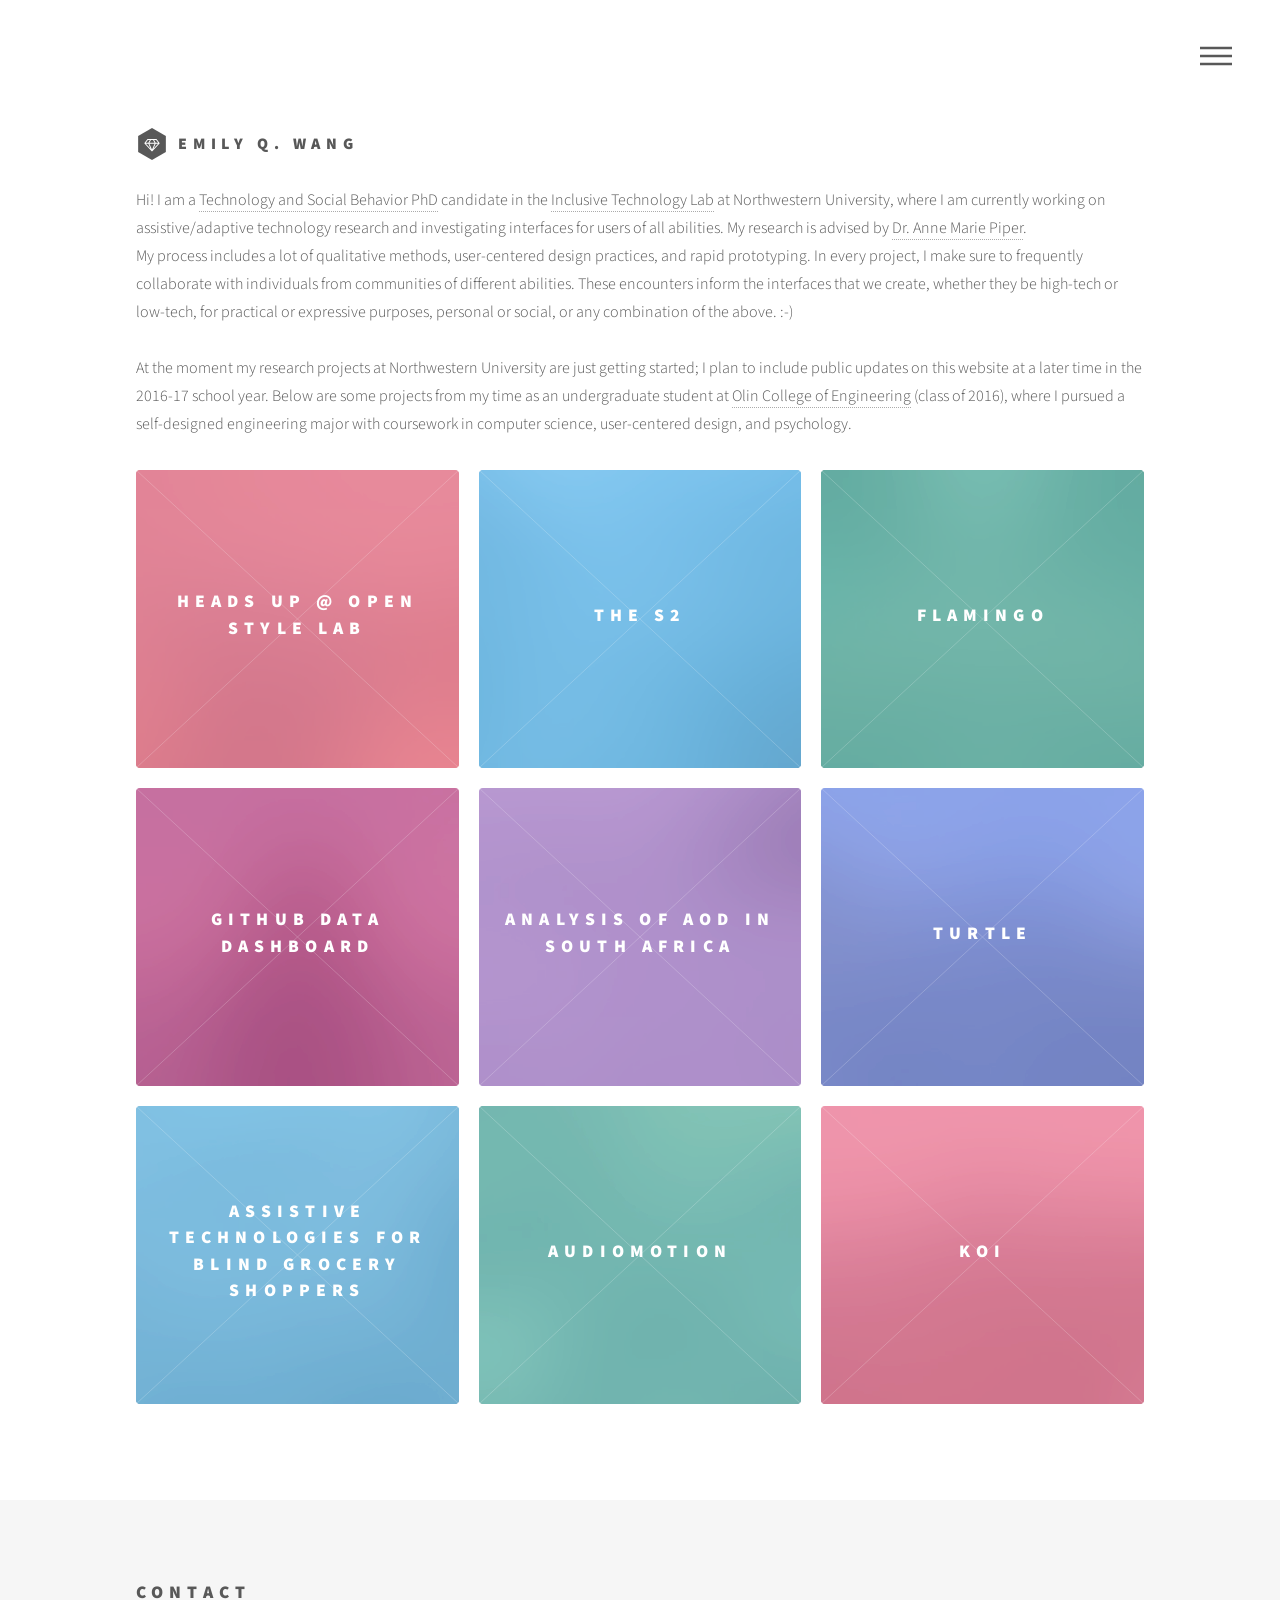
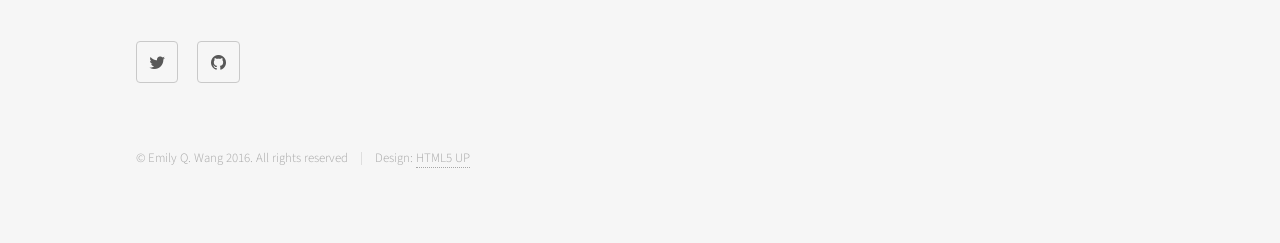
==== html5up-phantom/index.html @ cd7b9b95 "first iteration of project descriptions on index.html" ====
<!DOCTYPE HTML>
<!--
    Phantom by HTML5 UP
    html5up.net | @ajlkn
    Free for personal and commercial use under the CCA 3.0 license (html5up.net/license)
-->
<html>
    <head>
        <title>Phantom by HTML5 UP</title>
        <meta charset="utf-8" />
        <meta name="viewport" content="width=device-width, initial-scale=1" />
        <!--[if lte IE 8]><script src="assets/js/ie/html5shiv.js"></script><![endif]-->
        <link rel="stylesheet" href="assets/css/main.css" />
        <!--[if lte IE 9]><link rel="stylesheet" href="assets/css/ie9.css" /><![endif]-->
        <!--[if lte IE 8]><link rel="stylesheet" href="assets/css/ie8.css" /><![endif]-->
    </head>
    <body>
        <!-- Wrapper -->
            <div id="wrapper">

                <!-- Header -->
                    <header id="header">
                        <div class="inner">

                            <!-- Logo -->
                                <a href="index.html" class="logo">
                                    <span class="symbol"><img src="images/logo.svg" alt="" /></span><span class="title">EMILY Q. WANG</span>
                                </a>

                            <!-- Nav -->
                                <nav>
                                    <ul>
                                        <li><a href="#menu">Menu</a></li>
                                    </ul>
                                </nav>

                        </div>
                    </header>

                <!-- Menu -->
                    <nav id="menu">
                        <h2>Menu</h2>
                        <ul>
                            <li><a href="index.html">Home</a></li>
                            <!-- <li><a href="generic.html">Ipsum veroeros</a></li> -->
                            <!-- <li><a href="generic.html">Tempus etiam</a></li> -->
                            <!-- <li><a href="generic.html">Consequat dolor</a></li> -->
                            <!-- <li><a href="elements.html">Elements</a></li> -->
                        </ul>
                    </nav>

                <!-- Main -->
                    <div id="main">
                        <div class="inner">
                            <header>
                                <!-- <h1>Emily Q. Wang<br/></h1> -->
                                <p>
                                <!-- (This website is a work in progress; feel free to email me if you have immediate questions or comments.) -->

                                Hi! I am a <a href="http://tsb.northwestern.edu/index.php">Technology and Social Behavior PhD</a> candidate in the <a href="http://inclusive.northwestern.edu/index.html">Inclusive Technology Lab</a> at Northwestern University, where I am currently working on assistive/adaptive technology research and investigating interfaces for users of all abilities. My research is advised by <a href="http://ampiper.soc.northwestern.edu/">Dr. Anne Marie Piper</a>.

                                <br>My process includes a lot of qualitative methods, user-centered design practices, and rapid prototyping. In every project, I make sure to frequently collaborate with individuals from communities of different abilities. These encounters inform the interfaces that we create, whether they be high-tech or low-tech, for practical or expressive purposes, personal or social, or any combination of the above. :-)
                                <!-- and whatever else emerges from a context-driven engineering/design process. :-) -->
                                <!-- Some groups that I have worked with in Chicagoland include... -->

                                <br>
                                <br>At the moment my research projects at Northwestern University are just getting started; I plan to include public updates on this website at a later time in the 2016-17 school year. Below are some projects from my time as an undergraduate student at <a href="http://www.olin.edu/">Olin College of Engineering</a> (class of 2016), where I pursued a self-designed engineering major with coursework in computer science, user-centered design, and psychology.
                                </p>
                            </header>
                            <section class="tiles">
                                <article class="style1">
                                    <span class="image">
                                        <img src="images/pic01.jpg" alt="" />
                                    </span>
                                    <a href="generic.html">
                                        <h2>Heads Up @ open style lab</h2>
                                        <div class="content">
                                            <p>(Summer 2014 Open Style Lab Engineering Fellow) I collaborated with a fashion designer and occupational therapist to create assistive wearables for a client with EDS (Ehlers Danlos Syndrome). Click to see our story and prototypes on the project blog!</p>
                                        </div>
                                    </a>
                                </article>
                                <article class="style2">
                                    <span class="image">
                                        <img src="images/pic02.jpg" alt="" />
                                    </span>
                                    <a href="generic.html">
                                        <h2>The S2</h2>
                                        <div class="content">
                                            <p>(Spring 2014 User-Oriented Collaborative Design Semester Project) We designed a product that would have a high positive impact on the lives of volunteer physicians. We did a bunch of fieldwork (observations, interviews, codesign artifacts) and design thinking techniques. Click to see our process and final deliverables.</p>
                                        </div>
                                    </a>
                                </article>
                                <article class="style3">
                                    <span class="image">
                                        <img src="images/pic03.jpg" alt="" />
                                    </span>
                                    <a href="generic.html">
                                        <h2>Flamingo</h2>
                                        <div class="content">
                                            <p>(Fall 2012 Design Nature Final Project) In approximately eight weeks, we created a bioinspired gameplay experience and fully functional prototypes of a flamingo based on the nonverbal communication behaviors of flamingos in the wild. The target audience was fourth graders from the local elementary school. </p>
                                        </div>
                                    </a>
                                </article>
                                <article class="style4">
                                    <span class="image">
                                        <img src="images/pic04.jpg" alt="" />
                                    </span>
                                    <a href="generic.html">
                                        <h2>GitHub Data Dashboard</h2>
                                        <div class="content">
                                            <p>(Fall 2015 Data Dashboard Design Seminar Project) We prototyped a dashboard to help Olin's computing professors understand feedback on student's software projects. We visualized GitHub data from current Olin courses and aimed to make this dashboard a tool for future teaching teams!</p>
                                        </div>
                                    </a>
                                </article>
                                <article class="style5">
                                    <span class="image">
                                        <img src="images/pic05.jpg" alt="" />
                                    </span>
                                    <a href="generic.html">
                                        <h2>Analysis of AOD in South Africa</h2>
                                        <div class="content">
                                            <p>(Spring 2016 Data Science Final Project) We collaborated with Olin faculty member Scott Hersey to investigate seasonal discrepancies between satellite-based and ground-based aerosol optical depth (AOD) measurements in South Africa. The ramifications of this discrepancy could lead to misinformed scientific inquiry to the environmental state and societal health of South Africa.</p>
                                        </div>
                                    </a>
                                </article>
                                <article class="style6">
                                    <span class="image">
                                        <img src="images/pic06.jpg" alt="" />
                                    </span>
                                    <a href="generic.html">
                                        <h2>Turtle</h2>
                                        <div class="content">
                                            <p>(Spring 2016 Industrial Media Super Taster Seminar Final Project) This is a sculpture that I spot welded and finished with several shades of spray paint. The turtle is currently on display in a faculty office at Olin College.</p>
                                        </div>
                                    </a>
                                </article>
                                <article class="style2">
                                    <span class="image">
                                        <img src="images/pic07.jpg" alt="" />
                                    </span>
                                    <a href="generic.html">
                                        <h2>Assistive Technologies for Blind Grocery Shoppers</h2>
                                        <div class="content">
                                            <p>(Summer 2014 Research Student at Olin College) I spent this summer in Dr. Paul Ruvolo's research group interviewing many individuals in the blind and visually impaired community in the Greater Boston Area and prototyping computer vision interfaces.</p>
                                        </div>
                                    </a>
                                </article>
                                <article class="style3">
                                    <span class="image">
                                        <img src="images/pic08.jpg" alt="" />
                                    </span>
                                    <a href="generic.html">
                                        <h2>AudioMotion</h2>
                                        <div class="content">
                                            <p>(Spring 2014 Berklee Music Therapy Hack) We made a computer-vision-based interface for users of all motion abilities to compose music through their movements. See the GitHub repository here!</p>
                                        </div>
                                    </a>
                                </article>
                                <article class="style1">
                                    <span class="image">
                                        <img src="images/pic09.jpg" alt="" />
                                    </span>
                                    <a href="generic.html">
                                        <h2>Koi</h2>
                                        <div class="content">
                                            <p>(Fall 2015 Computer Graphics Final Project) I created a koi pond using the three.js wrapper for WebGL. See the demo and details here!</p>
                                        </div>
                                    </a>
                                </article>
                                <!--
                                <article class="style5">
                                    <span class="image">
                                        <img src="images/pic10.jpg" alt="" />
                                    </span>
                                    <a href="generic.html">
                                        <h2>Ultricies</h2>
                                        <div class="content">
                                            <p>Sed nisl arcu euismod sit amet nisi lorem etiam dolor veroeros et feugiat.</p>
                                        </div>
                                    </a>
                                </article>
                                <article class="style6">
                                    <span class="image">
                                        <img src="images/pic11.jpg" alt="" />
                                    </span>
                                    <a href="generic.html">
                                        <h2>Dictum</h2>
                                        <div class="content">
                                            <p>Sed nisl arcu euismod sit amet nisi lorem etiam dolor veroeros et feugiat.</p>
                                        </div>
                                    </a>
                                </article>
                                <article class="style4">
                                    <span class="image">
                                        <img src="images/pic12.jpg" alt="" />
                                    </span>
                                    <a href="generic.html">
                                        <h2>Pretium</h2>
                                        <div class="content">
                                            <p>Sed nisl arcu euismod sit amet nisi lorem etiam dolor veroeros et feugiat.</p>
                                        </div>
                                    </a>
                                </article>
                                -->
                            </section>
                        </div>
                    </div>

                <!-- Footer -->
                    <footer id="footer">
                        <div class="inner">
                            <!--
                            <section>
                                <h2>Get in touch</h2>
                                <form method="post" action="#">
                                    <div class="field half first">
                                        <input type="text" name="name" id="name" placeholder="Name" />
                                    </div>
                                    <div class="field half">
                                        <input type="email" name="email" id="email" placeholder="Email" />
                                    </div>
                                    <div class="field">
                                        <textarea name="message" id="message" placeholder="Message"></textarea>
                                    </div>
                                    <ul class="actions">
                                        <li><input type="submit" value="Send" class="special" /></li>
                                    </ul>
                                </form>
                            </section>
                           -->
                            <section>
                                <h2>CONTACT</h2>
                                <ul class="icons">
                                    <li><a href="https://www.twitter.com/greenteawarrior" class="icon style2 fa-twitter"><span class="label">Twitter</span></a></li>
                                    <!-- <li><a href="#" class="icon style2 fa-facebook"><span class="label">Facebook</span></a></li> -->
                                    <!-- <li><a href="#" class="icon style2 fa-instagram"><span class="label">Instagram</span></a></li> -->
                                    <!-- <li><a href="#" class="icon style2 fa-dribbble"><span class="label">Dribbble</span></a></li> -->
                                    <li><a href="https://www.github.com/greenteawarrior" class="icon style2 fa-github"><span class="label">GitHub</span></a></li>
                                    <!-- <li><a href="#" class="icon style2 fa-500px"><span class="label">500px</span></a></li> -->
                                    <!-- <li><a href="#" class="icon style2 fa-phone"><span class="label">Phone</span></a></li> -->
                                    <!-- <li><a href="#" class="icon style2 fa-envelope-o"><span class="label">Email</span></a></li> -->
                                </ul>
                            </section>
                            <ul class="copyright">
                                <li>&copy; Emily Q. Wang 2016. All rights reserved</li><li>Design: <a href="http://html5up.net">HTML5 UP</a></li>
                            </ul>
                        </div>
                    </footer>

            </div>

        <!-- Scripts -->
            <script src="assets/js/jquery.min.js"></script>
            <script src="assets/js/skel.min.js"></script>
            <script src="assets/js/util.js"></script>
            <!--[if lte IE 8]><script src="assets/js/ie/respond.min.js"></script><![endif]-->
            <script src="assets/js/main.js"></script>

    </body>
</html>
---- html5up-phantom/assets/css/main.css ----
@import url(font-awesome.min.css);
@import url("http://fonts.googleapis.com/css?family=Source+Sans+Pro:300,700,900");

/*
	Phantom by HTML5 UP
	html5up.net | @ajlkn
	Free for personal and commercial use under the CCA 3.0 license (html5up.net/license)
*/

/* Reset */

	html, body, div, span, applet, object, iframe, h1, h2, h3, h4, h5, h6, p, blockquote, pre, a, abbr, acronym, address, big, cite, code, del, dfn, em, img, ins, kbd, q, s, samp, small, strike, strong, sub, sup, tt, var, b, u, i, center, dl, dt, dd, ol, ul, li, fieldset, form, label, legend, table, caption, tbody, tfoot, thead, tr, th, td, article, aside, canvas, details, embed, figure, figcaption, footer, header, hgroup, menu, nav, output, ruby, section, summary, time, mark, audio, video {
		margin: 0;
		padding: 0;
		border: 0;
		font-size: 100%;
		font: inherit;
		vertical-align: baseline;
	}

	article, aside, details, figcaption, figure, footer, header, hgroup, menu, nav, section {
		display: block;
	}

	body {
		line-height: 1;
	}

	ol, ul {
		list-style: none;
	}

	blockquote, q {
		quotes: none;
	}

	blockquote:before, blockquote:after, q:before, q:after {
		content: '';
		content: none;
	}

	table {
		border-collapse: collapse;
		border-spacing: 0;
	}

	body {
		-webkit-text-size-adjust: none;
	}

/* Box Model */

	*, *:before, *:after {
		-moz-box-sizing: border-box;
		-webkit-box-sizing: border-box;
		box-sizing: border-box;
	}

/* Grid */

	.row {
		border-bottom: solid 1px transparent;
		-moz-box-sizing: border-box;
		-webkit-box-sizing: border-box;
		box-sizing: border-box;
	}

	.row > * {
		float: left;
		-moz-box-sizing: border-box;
		-webkit-box-sizing: border-box;
		box-sizing: border-box;
	}

	.row:after, .row:before {
		content: '';
		display: block;
		clear: both;
		height: 0;
	}

	.row.uniform > * > :first-child {
		margin-top: 0;
	}

	.row.uniform > * > :last-child {
		margin-bottom: 0;
	}

	.row.\30 \25 > * {
		padding: 0 0 0 0em;
	}

	.row.\30 \25 {
		margin: 0 0 -1px 0em;
	}

	.row.uniform.\30 \25 > * {
		padding: 0em 0 0 0em;
	}

	.row.uniform.\30 \25 {
		margin: 0em 0 -1px 0em;
	}

	.row > * {
		padding: 0 0 0 2em;
	}

	.row {
		margin: 0 0 -1px -2em;
	}

	.row.uniform > * {
		padding: 2em 0 0 2em;
	}

	.row.uniform {
		margin: -2em 0 -1px -2em;
	}

	.row.\32 00\25 > * {
		padding: 0 0 0 4em;
	}

	.row.\32 00\25 {
		margin: 0 0 -1px -4em;
	}

	.row.uniform.\32 00\25 > * {
		padding: 4em 0 0 4em;
	}

	.row.uniform.\32 00\25 {
		margin: -4em 0 -1px -4em;
	}

	.row.\31 50\25 > * {
		padding: 0 0 0 3em;
	}

	.row.\31 50\25 {
		margin: 0 0 -1px -3em;
	}

	.row.uniform.\31 50\25 > * {
		padding: 3em 0 0 3em;
	}

	.row.uniform.\31 50\25 {
		margin: -3em 0 -1px -3em;
	}

	.row.\35 0\25 > * {
		padding: 0 0 0 1em;
	}

	.row.\35 0\25 {
		margin: 0 0 -1px -1em;
	}

	.row.uniform.\35 0\25 > * {
		padding: 1em 0 0 1em;
	}

	.row.uniform.\35 0\25 {
		margin: -1em 0 -1px -1em;
	}

	.row.\32 5\25 > * {
		padding: 0 0 0 0.5em;
	}

	.row.\32 5\25 {
		margin: 0 0 -1px -0.5em;
	}

	.row.uniform.\32 5\25 > * {
		padding: 0.5em 0 0 0.5em;
	}

	.row.uniform.\32 5\25 {
		margin: -0.5em 0 -1px -0.5em;
	}

	.\31 2u, .\31 2u\24 {
		width: 100%;
		clear: none;
		margin-left: 0;
	}

	.\31 1u, .\31 1u\24 {
		width: 91.6666666667%;
		clear: none;
		margin-left: 0;
	}

	.\31 0u, .\31 0u\24 {
		width: 83.3333333333%;
		clear: none;
		margin-left: 0;
	}

	.\39 u, .\39 u\24 {
		width: 75%;
		clear: none;
		margin-left: 0;
	}

	.\38 u, .\38 u\24 {
		width: 66.6666666667%;
		clear: none;
		margin-left: 0;
	}

	.\37 u, .\37 u\24 {
		width: 58.3333333333%;
		clear: none;
		margin-left: 0;
	}

	.\36 u, .\36 u\24 {
		width: 50%;
		clear: none;
		margin-left: 0;
	}

	.\35 u, .\35 u\24 {
		width: 41.6666666667%;
		clear: none;
		margin-left: 0;
	}

	.\34 u, .\34 u\24 {
		width: 33.3333333333%;
		clear: none;
		margin-left: 0;
	}

	.\33 u, .\33 u\24 {
		width: 25%;
		clear: none;
		margin-left: 0;
	}

	.\32 u, .\32 u\24 {
		width: 16.6666666667%;
		clear: none;
		margin-left: 0;
	}

	.\31 u, .\31 u\24 {
		width: 8.3333333333%;
		clear: none;
		margin-left: 0;
	}

	.\31 2u\24 + *,
	.\31 1u\24 + *,
	.\31 0u\24 + *,
	.\39 u\24 + *,
	.\38 u\24 + *,
	.\37 u\24 + *,
	.\36 u\24 + *,
	.\35 u\24 + *,
	.\34 u\24 + *,
	.\33 u\24 + *,
	.\32 u\24 + *,
	.\31 u\24 + * {
		clear: left;
	}

	.\-11u {
		margin-left: 91.66667%;
	}

	.\-10u {
		margin-left: 83.33333%;
	}

	.\-9u {
		margin-left: 75%;
	}

	.\-8u {
		margin-left: 66.66667%;
	}

	.\-7u {
		margin-left: 58.33333%;
	}

	.\-6u {
		margin-left: 50%;
	}

	.\-5u {
		margin-left: 41.66667%;
	}

	.\-4u {
		margin-left: 33.33333%;
	}

	.\-3u {
		margin-left: 25%;
	}

	.\-2u {
		margin-left: 16.66667%;
	}

	.\-1u {
		margin-left: 8.33333%;
	}

	@media screen and (max-width: 1680px) {

		.row > * {
			padding: 0 0 0 2em;
		}

		.row {
			margin: 0 0 -1px -2em;
		}

		.row.uniform > * {
			padding: 2em 0 0 2em;
		}

		.row.uniform {
			margin: -2em 0 -1px -2em;
		}

		.row.\32 00\25 > * {
			padding: 0 0 0 4em;
		}

		.row.\32 00\25 {
			margin: 0 0 -1px -4em;
		}

		.row.uniform.\32 00\25 > * {
			padding: 4em 0 0 4em;
		}

		.row.uniform.\32 00\25 {
			margin: -4em 0 -1px -4em;
		}

		.row.\31 50\25 > * {
			padding: 0 0 0 3em;
		}

		.row.\31 50\25 {
			margin: 0 0 -1px -3em;
		}

		.row.uniform.\31 50\25 > * {
			padding: 3em 0 0 3em;
		}

		.row.uniform.\31 50\25 {
			margin: -3em 0 -1px -3em;
		}

		.row.\35 0\25 > * {
			padding: 0 0 0 1em;
		}

		.row.\35 0\25 {
			margin: 0 0 -1px -1em;
		}

		.row.uniform.\35 0\25 > * {
			padding: 1em 0 0 1em;
		}

		.row.uniform.\35 0\25 {
			margin: -1em 0 -1px -1em;
		}

		.row.\32 5\25 > * {
			padding: 0 0 0 0.5em;
		}

		.row.\32 5\25 {
			margin: 0 0 -1px -0.5em;
		}

		.row.uniform.\32 5\25 > * {
			padding: 0.5em 0 0 0.5em;
		}

		.row.uniform.\32 5\25 {
			margin: -0.5em 0 -1px -0.5em;
		}

		.\31 2u\28xlarge\29, .\31 2u\24\28xlarge\29 {
			width: 100%;
			clear: none;
			margin-left: 0;
		}

		.\31 1u\28xlarge\29, .\31 1u\24\28xlarge\29 {
			width: 91.6666666667%;
			clear: none;
			margin-left: 0;
		}

		.\31 0u\28xlarge\29, .\31 0u\24\28xlarge\29 {
			width: 83.3333333333%;
			clear: none;
			margin-left: 0;
		}

		.\39 u\28xlarge\29, .\39 u\24\28xlarge\29 {
			width: 75%;
			clear: none;
			margin-left: 0;
		}

		.\38 u\28xlarge\29, .\38 u\24\28xlarge\29 {
			width: 66.6666666667%;
			clear: none;
			margin-left: 0;
		}

		.\37 u\28xlarge\29, .\37 u\24\28xlarge\29 {
			width: 58.3333333333%;
			clear: none;
			margin-left: 0;
		}

		.\36 u\28xlarge\29, .\36 u\24\28xlarge\29 {
			width: 50%;
			clear: none;
			margin-left: 0;
		}

		.\35 u\28xlarge\29, .\35 u\24\28xlarge\29 {
			width: 41.6666666667%;
			clear: none;
			margin-left: 0;
		}

		.\34 u\28xlarge\29, .\34 u\24\28xlarge\29 {
			width: 33.3333333333%;
			clear: none;
			margin-left: 0;
		}

		.\33 u\28xlarge\29, .\33 u\24\28xlarge\29 {
			width: 25%;
			clear: none;
			margin-left: 0;
		}

		.\32 u\28xlarge\29, .\32 u\24\28xlarge\29 {
			width: 16.6666666667%;
			clear: none;
			margin-left: 0;
		}

		.\31 u\28xlarge\29, .\31 u\24\28xlarge\29 {
			width: 8.3333333333%;
			clear: none;
			margin-left: 0;
		}

		.\31 2u\24\28xlarge\29 + *,
		.\31 1u\24\28xlarge\29 + *,
		.\31 0u\24\28xlarge\29 + *,
		.\39 u\24\28xlarge\29 + *,
		.\38 u\24\28xlarge\29 + *,
		.\37 u\24\28xlarge\29 + *,
		.\36 u\24\28xlarge\29 + *,
		.\35 u\24\28xlarge\29 + *,
		.\34 u\24\28xlarge\29 + *,
		.\33 u\24\28xlarge\29 + *,
		.\32 u\24\28xlarge\29 + *,
		.\31 u\24\28xlarge\29 + * {
			clear: left;
		}

		.\-11u\28xlarge\29 {
			margin-left: 91.66667%;
		}

		.\-10u\28xlarge\29 {
			margin-left: 83.33333%;
		}

		.\-9u\28xlarge\29 {
			margin-left: 75%;
		}

		.\-8u\28xlarge\29 {
			margin-left: 66.66667%;
		}

		.\-7u\28xlarge\29 {
			margin-left: 58.33333%;
		}

		.\-6u\28xlarge\29 {
			margin-left: 50%;
		}

		.\-5u\28xlarge\29 {
			margin-left: 41.66667%;
		}

		.\-4u\28xlarge\29 {
			margin-left: 33.33333%;
		}

		.\-3u\28xlarge\29 {
			margin-left: 25%;
		}

		.\-2u\28xlarge\29 {
			margin-left: 16.66667%;
		}

		.\-1u\28xlarge\29 {
			margin-left: 8.33333%;
		}

	}

	@media screen and (max-width: 1280px) {

		.row > * {
			padding: 0 0 0 2em;
		}

		.row {
			margin: 0 0 -1px -2em;
		}

		.row.uniform > * {
			padding: 2em 0 0 2em;
		}

		.row.uniform {
			margin: -2em 0 -1px -2em;
		}

		.row.\32 00\25 > * {
			padding: 0 0 0 4em;
		}

		.row.\32 00\25 {
			margin: 0 0 -1px -4em;
		}

		.row.uniform.\32 00\25 > * {
			padding: 4em 0 0 4em;
		}

		.row.uniform.\32 00\25 {
			margin: -4em 0 -1px -4em;
		}

		.row.\31 50\25 > * {
			padding: 0 0 0 3em;
		}

		.row.\31 50\25 {
			margin: 0 0 -1px -3em;
		}

		.row.uniform.\31 50\25 > * {
			padding: 3em 0 0 3em;
		}

		.row.uniform.\31 50\25 {
			margin: -3em 0 -1px -3em;
		}

		.row.\35 0\25 > * {
			padding: 0 0 0 1em;
		}

		.row.\35 0\25 {
			margin: 0 0 -1px -1em;
		}

		.row.uniform.\35 0\25 > * {
			padding: 1em 0 0 1em;
		}

		.row.uniform.\35 0\25 {
			margin: -1em 0 -1px -1em;
		}

		.row.\32 5\25 > * {
			padding: 0 0 0 0.5em;
		}

		.row.\32 5\25 {
			margin: 0 0 -1px -0.5em;
		}

		.row.uniform.\32 5\25 > * {
			padding: 0.5em 0 0 0.5em;
		}

		.row.uniform.\32 5\25 {
			margin: -0.5em 0 -1px -0.5em;
		}

		.\31 2u\28large\29, .\31 2u\24\28large\29 {
			width: 100%;
			clear: none;
			margin-left: 0;
		}

		.\31 1u\28large\29, .\31 1u\24\28large\29 {
			width: 91.6666666667%;
			clear: none;
			margin-left: 0;
		}

		.\31 0u\28large\29, .\31 0u\24\28large\29 {
			width: 83.3333333333%;
			clear: none;
			margin-left: 0;
		}

		.\39 u\28large\29, .\39 u\24\28large\29 {
			width: 75%;
			clear: none;
			margin-left: 0;
		}

		.\38 u\28large\29, .\38 u\24\28large\29 {
			width: 66.6666666667%;
			clear: none;
			margin-left: 0;
		}

		.\37 u\28large\29, .\37 u\24\28large\29 {
			width: 58.3333333333%;
			clear: none;
			margin-left: 0;
		}

		.\36 u\28large\29, .\36 u\24\28large\29 {
			width: 50%;
			clear: none;
			margin-left: 0;
		}

		.\35 u\28large\29, .\35 u\24\28large\29 {
			width: 41.6666666667%;
			clear: none;
			margin-left: 0;
		}

		.\34 u\28large\29, .\34 u\24\28large\29 {
			width: 33.3333333333%;
			clear: none;
			margin-left: 0;
		}

		.\33 u\28large\29, .\33 u\24\28large\29 {
			width: 25%;
			clear: none;
			margin-left: 0;
		}

		.\32 u\28large\29, .\32 u\24\28large\29 {
			width: 16.6666666667%;
			clear: none;
			margin-left: 0;
		}

		.\31 u\28large\29, .\31 u\24\28large\29 {
			width: 8.3333333333%;
			clear: none;
			margin-left: 0;
		}

		.\31 2u\24\28large\29 + *,
		.\31 1u\24\28large\29 + *,
		.\31 0u\24\28large\29 + *,
		.\39 u\24\28large\29 + *,
		.\38 u\24\28large\29 + *,
		.\37 u\24\28large\29 + *,
		.\36 u\24\28large\29 + *,
		.\35 u\24\28large\29 + *,
		.\34 u\24\28large\29 + *,
		.\33 u\24\28large\29 + *,
		.\32 u\24\28large\29 + *,
		.\31 u\24\28large\29 + * {
			clear: left;
		}

		.\-11u\28large\29 {
			margin-left: 91.66667%;
		}

		.\-10u\28large\29 {
			margin-left: 83.33333%;
		}

		.\-9u\28large\29 {
			margin-left: 75%;
		}

		.\-8u\28large\29 {
			margin-left: 66.66667%;
		}

		.\-7u\28large\29 {
			margin-left: 58.33333%;
		}

		.\-6u\28large\29 {
			margin-left: 50%;
		}

		.\-5u\28large\29 {
			margin-left: 41.66667%;
		}

		.\-4u\28large\29 {
			margin-left: 33.33333%;
		}

		.\-3u\28large\29 {
			margin-left: 25%;
		}

		.\-2u\28large\29 {
			margin-left: 16.66667%;
		}

		.\-1u\28large\29 {
			margin-left: 8.33333%;
		}

	}

	@media screen and (max-width: 980px) {

		.row > * {
			padding: 0 0 0 1.5em;
		}

		.row {
			margin: 0 0 -1px -1.5em;
		}

		.row.uniform > * {
			padding: 1.5em 0 0 1.5em;
		}

		.row.uniform {
			margin: -1.5em 0 -1px -1.5em;
		}

		.row.\32 00\25 > * {
			padding: 0 0 0 3em;
		}

		.row.\32 00\25 {
			margin: 0 0 -1px -3em;
		}

		.row.uniform.\32 00\25 > * {
			padding: 3em 0 0 3em;
		}

		.row.uniform.\32 00\25 {
			margin: -3em 0 -1px -3em;
		}

		.row.\31 50\25 > * {
			padding: 0 0 0 2.25em;
		}

		.row.\31 50\25 {
			margin: 0 0 -1px -2.25em;
		}

		.row.uniform.\31 50\25 > * {
			padding: 2.25em 0 0 2.25em;
		}

		.row.uniform.\31 50\25 {
			margin: -2.25em 0 -1px -2.25em;
		}

		.row.\35 0\25 > * {
			padding: 0 0 0 0.75em;
		}

		.row.\35 0\25 {
			margin: 0 0 -1px -0.75em;
		}

		.row.uniform.\35 0\25 > * {
			padding: 0.75em 0 0 0.75em;
		}

		.row.uniform.\35 0\25 {
			margin: -0.75em 0 -1px -0.75em;
		}

		.row.\32 5\25 > * {
			padding: 0 0 0 0.375em;
		}

		.row.\32 5\25 {
			margin: 0 0 -1px -0.375em;
		}

		.row.uniform.\32 5\25 > * {
			padding: 0.375em 0 0 0.375em;
		}

		.row.uniform.\32 5\25 {
			margin: -0.375em 0 -1px -0.375em;
		}

		.\31 2u\28medium\29, .\31 2u\24\28medium\29 {
			width: 100%;
			clear: none;
			margin-left: 0;
		}

		.\31 1u\28medium\29, .\31 1u\24\28medium\29 {
			width: 91.6666666667%;
			clear: none;
			margin-left: 0;
		}

		.\31 0u\28medium\29, .\31 0u\24\28medium\29 {
			width: 83.3333333333%;
			clear: none;
			margin-left: 0;
		}

		.\39 u\28medium\29, .\39 u\24\28medium\29 {
			width: 75%;
			clear: none;
			margin-left: 0;
		}

		.\38 u\28medium\29, .\38 u\24\28medium\29 {
			width: 66.6666666667%;
			clear: none;
			margin-left: 0;
		}

		.\37 u\28medium\29, .\37 u\24\28medium\29 {
			width: 58.3333333333%;
			clear: none;
			margin-left: 0;
		}

		.\36 u\28medium\29, .\36 u\24\28medium\29 {
			width: 50%;
			clear: none;
			margin-left: 0;
		}

		.\35 u\28medium\29, .\35 u\24\28medium\29 {
			width: 41.6666666667%;
			clear: none;
			margin-left: 0;
		}

		.\34 u\28medium\29, .\34 u\24\28medium\29 {
			width: 33.3333333333%;
			clear: none;
			margin-left: 0;
		}

		.\33 u\28medium\29, .\33 u\24\28medium\29 {
			width: 25%;
			clear: none;
			margin-left: 0;
		}

		.\32 u\28medium\29, .\32 u\24\28medium\29 {
			width: 16.6666666667%;
			clear: none;
			margin-left: 0;
		}

		.\31 u\28medium\29, .\31 u\24\28medium\29 {
			width: 8.3333333333%;
			clear: none;
			margin-left: 0;
		}

		.\31 2u\24\28medium\29 + *,
		.\31 1u\24\28medium\29 + *,
		.\31 0u\24\28medium\29 + *,
		.\39 u\24\28medium\29 + *,
		.\38 u\24\28medium\29 + *,
		.\37 u\24\28medium\29 + *,
		.\36 u\24\28medium\29 + *,
		.\35 u\24\28medium\29 + *,
		.\34 u\24\28medium\29 + *,
		.\33 u\24\28medium\29 + *,
		.\32 u\24\28medium\29 + *,
		.\31 u\24\28medium\29 + * {
			clear: left;
		}

		.\-11u\28medium\29 {
			margin-left: 91.66667%;
		}

		.\-10u\28medium\29 {
			margin-left: 83.33333%;
		}

		.\-9u\28medium\29 {
			margin-left: 75%;
		}

		.\-8u\28medium\29 {
			margin-left: 66.66667%;
		}

		.\-7u\28medium\29 {
			margin-left: 58.33333%;
		}

		.\-6u\28medium\29 {
			margin-left: 50%;
		}

		.\-5u\28medium\29 {
			margin-left: 41.66667%;
		}

		.\-4u\28medium\29 {
			margin-left: 33.33333%;
		}

		.\-3u\28medium\29 {
			margin-left: 25%;
		}

		.\-2u\28medium\29 {
			margin-left: 16.66667%;
		}

		.\-1u\28medium\29 {
			margin-left: 8.33333%;
		}

	}

	@media screen and (max-width: 736px) {

		.row > * {
			padding: 0 0 0 1em;
		}

		.row {
			margin: 0 0 -1px -1em;
		}

		.row.uniform > * {
			padding: 1em 0 0 1em;
		}

		.row.uniform {
			margin: -1em 0 -1px -1em;
		}

		.row.\32 00\25 > * {
			padding: 0 0 0 2em;
		}

		.row.\32 00\25 {
			margin: 0 0 -1px -2em;
		}

		.row.uniform.\32 00\25 > * {
			padding: 2em 0 0 2em;
		}

		.row.uniform.\32 00\25 {
			margin: -2em 0 -1px -2em;
		}

		.row.\31 50\25 > * {
			padding: 0 0 0 1.5em;
		}

		.row.\31 50\25 {
			margin: 0 0 -1px -1.5em;
		}

		.row.uniform.\31 50\25 > * {
			padding: 1.5em 0 0 1.5em;
		}

		.row.uniform.\31 50\25 {
			margin: -1.5em 0 -1px -1.5em;
		}

		.row.\35 0\25 > * {
			padding: 0 0 0 0.5em;
		}

		.row.\35 0\25 {
			margin: 0 0 -1px -0.5em;
		}

		.row.uniform.\35 0\25 > * {
			padding: 0.5em 0 0 0.5em;
		}

		.row.uniform.\35 0\25 {
			margin: -0.5em 0 -1px -0.5em;
		}

		.row.\32 5\25 > * {
			padding: 0 0 0 0.25em;
		}

		.row.\32 5\25 {
			margin: 0 0 -1px -0.25em;
		}

		.row.uniform.\32 5\25 > * {
			padding: 0.25em 0 0 0.25em;
		}

		.row.uniform.\32 5\25 {
			margin: -0.25em 0 -1px -0.25em;
		}

		.\31 2u\28small\29, .\31 2u\24\28small\29 {
			width: 100%;
			clear: none;
			margin-left: 0;
		}

		.\31 1u\28small\29, .\31 1u\24\28small\29 {
			width: 91.6666666667%;
			clear: none;
			margin-left: 0;
		}

		.\31 0u\28small\29, .\31 0u\24\28small\29 {
			width: 83.3333333333%;
			clear: none;
			margin-left: 0;
		}

		.\39 u\28small\29, .\39 u\24\28small\29 {
			width: 75%;
			clear: none;
			margin-left: 0;
		}

		.\38 u\28small\29, .\38 u\24\28small\29 {
			width: 66.6666666667%;
			clear: none;
			margin-left: 0;
		}

		.\37 u\28small\29, .\37 u\24\28small\29 {
			width: 58.3333333333%;
			clear: none;
			margin-left: 0;
		}

		.\36 u\28small\29, .\36 u\24\28small\29 {
			width: 50%;
			clear: none;
			margin-left: 0;
		}

		.\35 u\28small\29, .\35 u\24\28small\29 {
			width: 41.6666666667%;
			clear: none;
			margin-left: 0;
		}

		.\34 u\28small\29, .\34 u\24\28small\29 {
			width: 33.3333333333%;
			clear: none;
			margin-left: 0;
		}

		.\33 u\28small\29, .\33 u\24\28small\29 {
			width: 25%;
			clear: none;
			margin-left: 0;
		}

		.\32 u\28small\29, .\32 u\24\28small\29 {
			width: 16.6666666667%;
			clear: none;
			margin-left: 0;
		}

		.\31 u\28small\29, .\31 u\24\28small\29 {
			width: 8.3333333333%;
			clear: none;
			margin-left: 0;
		}

		.\31 2u\24\28small\29 + *,
		.\31 1u\24\28small\29 + *,
		.\31 0u\24\28small\29 + *,
		.\39 u\24\28small\29 + *,
		.\38 u\24\28small\29 + *,
		.\37 u\24\28small\29 + *,
		.\36 u\24\28small\29 + *,
		.\35 u\24\28small\29 + *,
		.\34 u\24\28small\29 + *,
		.\33 u\24\28small\29 + *,
		.\32 u\24\28small\29 + *,
		.\31 u\24\28small\29 + * {
			clear: left;
		}

		.\-11u\28small\29 {
			margin-left: 91.66667%;
		}

		.\-10u\28small\29 {
			margin-left: 83.33333%;
		}

		.\-9u\28small\29 {
			margin-left: 75%;
		}

		.\-8u\28small\29 {
			margin-left: 66.66667%;
		}

		.\-7u\28small\29 {
			margin-left: 58.33333%;
		}

		.\-6u\28small\29 {
			margin-left: 50%;
		}

		.\-5u\28small\29 {
			margin-left: 41.66667%;
		}

		.\-4u\28small\29 {
			margin-left: 33.33333%;
		}

		.\-3u\28small\29 {
			margin-left: 25%;
		}

		.\-2u\28small\29 {
			margin-left: 16.66667%;
		}

		.\-1u\28small\29 {
			margin-left: 8.33333%;
		}

	}

	@media screen and (max-width: 480px) {

		.row > * {
			padding: 0 0 0 1em;
		}

		.row {
			margin: 0 0 -1px -1em;
		}

		.row.uniform > * {
			padding: 1em 0 0 1em;
		}

		.row.uniform {
			margin: -1em 0 -1px -1em;
		}

		.row.\32 00\25 > * {
			padding: 0 0 0 2em;
		}

		.row.\32 00\25 {
			margin: 0 0 -1px -2em;
		}

		.row.uniform.\32 00\25 > * {
			padding: 2em 0 0 2em;
		}

		.row.uniform.\32 00\25 {
			margin: -2em 0 -1px -2em;
		}

		.row.\31 50\25 > * {
			padding: 0 0 0 1.5em;
		}

		.row.\31 50\25 {
			margin: 0 0 -1px -1.5em;
		}

		.row.uniform.\31 50\25 > * {
			padding: 1.5em 0 0 1.5em;
		}

		.row.uniform.\31 50\25 {
			margin: -1.5em 0 -1px -1.5em;
		}

		.row.\35 0\25 > * {
			padding: 0 0 0 0.5em;
		}

		.row.\35 0\25 {
			margin: 0 0 -1px -0.5em;
		}

		.row.uniform.\35 0\25 > * {
			padding: 0.5em 0 0 0.5em;
		}

		.row.uniform.\35 0\25 {
			margin: -0.5em 0 -1px -0.5em;
		}

		.row.\32 5\25 > * {
			padding: 0 0 0 0.25em;
		}

		.row.\32 5\25 {
			margin: 0 0 -1px -0.25em;
		}

		.row.uniform.\32 5\25 > * {
			padding: 0.25em 0 0 0.25em;
		}

		.row.uniform.\32 5\25 {
			margin: -0.25em 0 -1px -0.25em;
		}

		.\31 2u\28xsmall\29, .\31 2u\24\28xsmall\29 {
			width: 100%;
			clear: none;
			margin-left: 0;
		}

		.\31 1u\28xsmall\29, .\31 1u\24\28xsmall\29 {
			width: 91.6666666667%;
			clear: none;
			margin-left: 0;
		}

		.\31 0u\28xsmall\29, .\31 0u\24\28xsmall\29 {
			width: 83.3333333333%;
			clear: none;
			margin-left: 0;
		}

		.\39 u\28xsmall\29, .\39 u\24\28xsmall\29 {
			width: 75%;
			clear: none;
			margin-left: 0;
		}

		.\38 u\28xsmall\29, .\38 u\24\28xsmall\29 {
			width: 66.6666666667%;
			clear: none;
			margin-left: 0;
		}

		.\37 u\28xsmall\29, .\37 u\24\28xsmall\29 {
			width: 58.3333333333%;
			clear: none;
			margin-left: 0;
		}

		.\36 u\28xsmall\29, .\36 u\24\28xsmall\29 {
			width: 50%;
			clear: none;
			margin-left: 0;
		}

		.\35 u\28xsmall\29, .\35 u\24\28xsmall\29 {
			width: 41.6666666667%;
			clear: none;
			margin-left: 0;
		}

		.\34 u\28xsmall\29, .\34 u\24\28xsmall\29 {
			width: 33.3333333333%;
			clear: none;
			margin-left: 0;
		}

		.\33 u\28xsmall\29, .\33 u\24\28xsmall\29 {
			width: 25%;
			clear: none;
			margin-left: 0;
		}

		.\32 u\28xsmall\29, .\32 u\24\28xsmall\29 {
			width: 16.6666666667%;
			clear: none;
			margin-left: 0;
		}

		.\31 u\28xsmall\29, .\31 u\24\28xsmall\29 {
			width: 8.3333333333%;
			clear: none;
			margin-left: 0;
		}

		.\31 2u\24\28xsmall\29 + *,
		.\31 1u\24\28xsmall\29 + *,
		.\31 0u\24\28xsmall\29 + *,
		.\39 u\24\28xsmall\29 + *,
		.\38 u\24\28xsmall\29 + *,
		.\37 u\24\28xsmall\29 + *,
		.\36 u\24\28xsmall\29 + *,
		.\35 u\24\28xsmall\29 + *,
		.\34 u\24\28xsmall\29 + *,
		.\33 u\24\28xsmall\29 + *,
		.\32 u\24\28xsmall\29 + *,
		.\31 u\24\28xsmall\29 + * {
			clear: left;
		}

		.\-11u\28xsmall\29 {
			margin-left: 91.66667%;
		}

		.\-10u\28xsmall\29 {
			margin-left: 83.33333%;
		}

		.\-9u\28xsmall\29 {
			margin-left: 75%;
		}

		.\-8u\28xsmall\29 {
			margin-left: 66.66667%;
		}

		.\-7u\28xsmall\29 {
			margin-left: 58.33333%;
		}

		.\-6u\28xsmall\29 {
			margin-left: 50%;
		}

		.\-5u\28xsmall\29 {
			margin-left: 41.66667%;
		}

		.\-4u\28xsmall\29 {
			margin-left: 33.33333%;
		}

		.\-3u\28xsmall\29 {
			margin-left: 25%;
		}

		.\-2u\28xsmall\29 {
			margin-left: 16.66667%;
		}

		.\-1u\28xsmall\29 {
			margin-left: 8.33333%;
		}

	}

	@media screen and (max-width: 360px) {

		.row > * {
			padding: 0 0 0 1em;
		}

		.row {
			margin: 0 0 -1px -1em;
		}

		.row.uniform > * {
			padding: 1em 0 0 1em;
		}

		.row.uniform {
			margin: -1em 0 -1px -1em;
		}

		.row.\32 00\25 > * {
			padding: 0 0 0 2em;
		}

		.row.\32 00\25 {
			margin: 0 0 -1px -2em;
		}

		.row.uniform.\32 00\25 > * {
			padding: 2em 0 0 2em;
		}

		.row.uniform.\32 00\25 {
			margin: -2em 0 -1px -2em;
		}

		.row.\31 50\25 > * {
			padding: 0 0 0 1.5em;
		}

		.row.\31 50\25 {
			margin: 0 0 -1px -1.5em;
		}

		.row.uniform.\31 50\25 > * {
			padding: 1.5em 0 0 1.5em;
		}

		.row.uniform.\31 50\25 {
			margin: -1.5em 0 -1px -1.5em;
		}

		.row.\35 0\25 > * {
			padding: 0 0 0 0.5em;
		}

		.row.\35 0\25 {
			margin: 0 0 -1px -0.5em;
		}

		.row.uniform.\35 0\25 > * {
			padding: 0.5em 0 0 0.5em;
		}

		.row.uniform.\35 0\25 {
			margin: -0.5em 0 -1px -0.5em;
		}

		.row.\32 5\25 > * {
			padding: 0 0 0 0.25em;
		}

		.row.\32 5\25 {
			margin: 0 0 -1px -0.25em;
		}

		.row.uniform.\32 5\25 > * {
			padding: 0.25em 0 0 0.25em;
		}

		.row.uniform.\32 5\25 {
			margin: -0.25em 0 -1px -0.25em;
		}

		.\31 2u\28xxsmall\29, .\31 2u\24\28xxsmall\29 {
			width: 100%;
			clear: none;
			margin-left: 0;
		}

		.\31 1u\28xxsmall\29, .\31 1u\24\28xxsmall\29 {
			width: 91.6666666667%;
			clear: none;
			margin-left: 0;
		}

		.\31 0u\28xxsmall\29, .\31 0u\24\28xxsmall\29 {
			width: 83.3333333333%;
			clear: none;
			margin-left: 0;
		}

		.\39 u\28xxsmall\29, .\39 u\24\28xxsmall\29 {
			width: 75%;
			clear: none;
			margin-left: 0;
		}

		.\38 u\28xxsmall\29, .\38 u\24\28xxsmall\29 {
			width: 66.6666666667%;
			clear: none;
			margin-left: 0;
		}

		.\37 u\28xxsmall\29, .\37 u\24\28xxsmall\29 {
			width: 58.3333333333%;
			clear: none;
			margin-left: 0;
		}

		.\36 u\28xxsmall\29, .\36 u\24\28xxsmall\29 {
			width: 50%;
			clear: none;
			margin-left: 0;
		}

		.\35 u\28xxsmall\29, .\35 u\24\28xxsmall\29 {
			width: 41.6666666667%;
			clear: none;
			margin-left: 0;
		}

		.\34 u\28xxsmall\29, .\34 u\24\28xxsmall\29 {
			width: 33.3333333333%;
			clear: none;
			margin-left: 0;
		}

		.\33 u\28xxsmall\29, .\33 u\24\28xxsmall\29 {
			width: 25%;
			clear: none;
			margin-left: 0;
		}

		.\32 u\28xxsmall\29, .\32 u\24\28xxsmall\29 {
			width: 16.6666666667%;
			clear: none;
			margin-left: 0;
		}

		.\31 u\28xxsmall\29, .\31 u\24\28xxsmall\29 {
			width: 8.3333333333%;
			clear: none;
			margin-left: 0;
		}

		.\31 2u\24\28xxsmall\29 + *,
		.\31 1u\24\28xxsmall\29 + *,
		.\31 0u\24\28xxsmall\29 + *,
		.\39 u\24\28xxsmall\29 + *,
		.\38 u\24\28xxsmall\29 + *,
		.\37 u\24\28xxsmall\29 + *,
		.\36 u\24\28xxsmall\29 + *,
		.\35 u\24\28xxsmall\29 + *,
		.\34 u\24\28xxsmall\29 + *,
		.\33 u\24\28xxsmall\29 + *,
		.\32 u\24\28xxsmall\29 + *,
		.\31 u\24\28xxsmall\29 + * {
			clear: left;
		}

		.\-11u\28xxsmall\29 {
			margin-left: 91.66667%;
		}

		.\-10u\28xxsmall\29 {
			margin-left: 83.33333%;
		}

		.\-9u\28xxsmall\29 {
			margin-left: 75%;
		}

		.\-8u\28xxsmall\29 {
			margin-left: 66.66667%;
		}

		.\-7u\28xxsmall\29 {
			margin-left: 58.33333%;
		}

		.\-6u\28xxsmall\29 {
			margin-left: 50%;
		}

		.\-5u\28xxsmall\29 {
			margin-left: 41.66667%;
		}

		.\-4u\28xxsmall\29 {
			margin-left: 33.33333%;
		}

		.\-3u\28xxsmall\29 {
			margin-left: 25%;
		}

		.\-2u\28xxsmall\29 {
			margin-left: 16.66667%;
		}

		.\-1u\28xxsmall\29 {
			margin-left: 8.33333%;
		}

	}

/* Basic */

	@-ms-viewport {
		width: device-width;
	}

	body {
		-ms-overflow-style: scrollbar;
	}

	@media screen and (max-width: 480px) {

		html, body {
			min-width: 320px;
		}

	}

	body {
		background: #ffffff;
	}

		body.is-loading *, body.is-loading *:before, body.is-loading *:after {
			-moz-animation: none !important;
			-webkit-animation: none !important;
			-ms-animation: none !important;
			animation: none !important;
			-moz-transition: none !important;
			-webkit-transition: none !important;
			-ms-transition: none !important;
			transition: none !important;
		}

/* Type */

	body, input, select, textarea {
		color: #585858;
		font-family: "Source Sans Pro", Helvetica, sans-serif;
		font-size: 16pt;
		font-weight: 300;
		line-height: 1.75;
	}

		@media screen and (max-width: 1680px) {

			body, input, select, textarea {
				font-size: 14pt;
			}

		}

		@media screen and (max-width: 1280px) {

			body, input, select, textarea {
				font-size: 12pt;
			}

		}

	a {
		-moz-transition: border-bottom-color 0.2s ease, color 0.2s ease;
		-webkit-transition: border-bottom-color 0.2s ease, color 0.2s ease;
		-ms-transition: border-bottom-color 0.2s ease, color 0.2s ease;
		transition: border-bottom-color 0.2s ease, color 0.2s ease;
		text-decoration: none;
		color: #585858;
		border-bottom: dotted 1px rgba(88, 88, 88, 0.5);
	}

		a:hover {
			border-bottom-color: transparent;
			color: #f2849e !important;
		}

	strong, b {
		font-weight: 900;
	}

	em, i {
		font-style: italic;
	}

	p {
		margin: 0 0 2em 0;
	}

	h1 {
		font-size: 2.75em;
		font-weight: 700;
		line-height: 1.3;
		margin: 0 0 1em 0;
		letter-spacing: -0.035em;
	}

		h1 a {
			color: inherit;
		}

		@media screen and (max-width: 736px) {

			h1 {
				font-size: 2em;
				margin: 0 0 1em 0;
			}

		}

		@media screen and (max-width: 360px) {

			h1 {
				font-size: 1.75em;
			}

		}

	h2, h3, h4, h5, h6 {
		font-weight: 900;
		line-height: 1.5;
		margin: 0 0 2em 0;
		text-transform: uppercase;
		letter-spacing: 0.35em;
	}

		h2 a, h3 a, h4 a, h5 a, h6 a {
			color: inherit;
		}

	h2 {
		font-size: 1.1em;
	}

	h3 {
		font-size: 1em;
	}

	h4 {
		font-size: 0.8em;
	}

	h5 {
		font-size: 0.8em;
	}

	h6 {
		font-size: 0.8em;
	}

	@media screen and (max-width: 980px) {

		h1 br, h2 br, h3 br, h4 br, h5 br, h6 br {
			display: none;
		}

	}

	@media screen and (max-width: 736px) {

		h2 {
			font-size: 1em;
		}

		h3 {
			font-size: 0.8em;
		}

	}

	sub {
		font-size: 0.8em;
		position: relative;
		top: 0.5em;
	}

	sup {
		font-size: 0.8em;
		position: relative;
		top: -0.5em;
	}

	blockquote {
		border-left: solid 4px #c9c9c9;
		font-style: italic;
		margin: 0 0 2em 0;
		padding: 0.5em 0 0.5em 2em;
	}

	code {
		background: rgba(144, 144, 144, 0.075);
		border-radius: 4px;
		border: solid 1px #c9c9c9;
		font-family: "Courier New", monospace;
		font-size: 0.9em;
		margin: 0 0.25em;
		padding: 0.25em 0.65em;
	}

	pre {
		-webkit-overflow-scrolling: touch;
		font-family: "Courier New", monospace;
		font-size: 0.9em;
		margin: 0 0 2em 0;
	}

		pre code {
			display: block;
			line-height: 1.75;
			padding: 1em 1.5em;
			overflow-x: auto;
		}

	hr {
		border: 0;
		border-bottom: solid 1px #c9c9c9;
		margin: 2em 0;
	}

		hr.major {
			margin: 3em 0;
		}

	.align-left {
		text-align: left;
	}

	.align-center {
		text-align: center;
	}

	.align-right {
		text-align: right;
	}

/* Section/Article */

	section.special, article.special {
		text-align: center;
	}

	header p {
		margin-top: -1em;
	}

	@media screen and (max-width: 736px) {

		header p {
			margin-top: 0;
		}

	}

/* Icon */

	.icon {
		text-decoration: none;
		border-bottom: none;
		position: relative;
	}

		.icon:before {
			-moz-osx-font-smoothing: grayscale;
			-webkit-font-smoothing: antialiased;
			font-family: FontAwesome;
			font-style: normal;
			font-weight: normal;
			text-transform: none !important;
		}

		.icon > .label {
			display: none;
		}

		.icon.style2 {
			-moz-transition: background-color 0.2s ease-in-out, color 0.2s ease-in-out, border-color 0.2s ease-in-out;
			-webkit-transition: background-color 0.2s ease-in-out, color 0.2s ease-in-out, border-color 0.2s ease-in-out;
			-ms-transition: background-color 0.2s ease-in-out, color 0.2s ease-in-out, border-color 0.2s ease-in-out;
			transition: background-color 0.2s ease-in-out, color 0.2s ease-in-out, border-color 0.2s ease-in-out;
			background-color: transparent;
			border: solid 1px #c9c9c9;
			border-radius: 4px;
			width: 2.65em;
			height: 2.65em;
			display: inline-block;
			text-align: center;
			line-height: 2.65em;
			color: inherit;
		}

			.icon.style2:before {
				font-size: 1.1em;
			}

			.icon.style2:hover {
				color: #f2849e;
				border-color: #f2849e;
			}

			.icon.style2:active {
				background-color: rgba(242, 132, 158, 0.1);
			}

/* List */

	ol {
		list-style: decimal;
		margin: 0 0 2em 0;
		padding-left: 1.25em;
	}

		ol li {
			padding-left: 0.25em;
		}

	ul {
		list-style: disc;
		margin: 0 0 2em 0;
		padding-left: 1em;
	}

		ul li {
			padding-left: 0.5em;
		}

		ul.alt {
			list-style: none;
			padding-left: 0;
		}

			ul.alt li {
				border-top: solid 1px #c9c9c9;
				padding: 0.5em 0;
			}

				ul.alt li:first-child {
					border-top: 0;
					padding-top: 0;
				}

		ul.icons {
			cursor: default;
			list-style: none;
			padding-left: 0;
			margin: -1em 0 2em -1em;
		}

			ul.icons li {
				display: inline-block;
				padding: 1em 0 0 1em;
			}

		ul.actions {
			cursor: default;
			list-style: none;
			padding-left: 0;
		}

			ul.actions li {
				display: inline-block;
				padding: 0 1em 0 0;
				vertical-align: middle;
			}

				ul.actions li:last-child {
					padding-right: 0;
				}

			ul.actions.small li {
				padding: 0 0.5em 0 0;
			}

			ul.actions.vertical li {
				display: block;
				padding: 1em 0 0 0;
			}

				ul.actions.vertical li:first-child {
					padding-top: 0;
				}

				ul.actions.vertical li > * {
					margin-bottom: 0;
				}

			ul.actions.vertical.small li {
				padding: 0.5em 0 0 0;
			}

				ul.actions.vertical.small li:first-child {
					padding-top: 0;
				}

			ul.actions.fit {
				display: table;
				margin-left: -1em;
				padding: 0;
				table-layout: fixed;
				width: calc(100% + 1em);
			}

				ul.actions.fit li {
					display: table-cell;
					padding: 0 0 0 1em;
				}

					ul.actions.fit li > * {
						margin-bottom: 0;
					}

				ul.actions.fit.small {
					margin-left: -0.5em;
					width: calc(100% + 0.5em);
				}

					ul.actions.fit.small li {
						padding: 0 0 0 0.5em;
					}

			@media screen and (max-width: 480px) {

				ul.actions {
					margin: 0 0 2em 0;
				}

					ul.actions li {
						padding: 1em 0 0 0;
						display: block;
						text-align: center;
						width: 100%;
					}

						ul.actions li:first-child {
							padding-top: 0;
						}

						ul.actions li > * {
							width: 100%;
							margin: 0 !important;
						}

							ul.actions li > *.icon:before {
								margin-left: -2em;
							}

					ul.actions.small li {
						padding: 0.5em 0 0 0;
					}

						ul.actions.small li:first-child {
							padding-top: 0;
						}

			}

	dl {
		margin: 0 0 2em 0;
	}

		dl dt {
			display: block;
			font-weight: 900;
			margin: 0 0 1em 0;
		}

		dl dd {
			margin-left: 2em;
		}

/* Form */

	form {
		margin: -1em 0 2em 0;
	}

		form:after {
			content: '';
			display: block;
			clear: both;
			height: 1px;
		}

		form .field {
			position: relative;
			float: left;
			margin: 0 0 1.3em 0;
			vertical-align: top;
			width: 100%;
		}

		form .half {
			width: calc(50% + 1em) !important;
			padding-left: 2em;
		}

		form .half.first {
			width: calc(50% - 1em) !important;
			padding-left: 0;
		}

		form :last-child {
			margin-bottom: 0;
		}

		form .half:nth-last-child(2) {
			margin-bottom: 0;
		}

		form .actions {
			position: relative;
			clear: both;
			padding-top: 1em;
		}

		@media screen and (max-width: 480px) {

			form .half {
				width: 100% !important;
				padding-left: 0;
			}

			form .half.first {
				width: 100% !important;
				padding-left: 0;
			}

			form .half:nth-last-child(2) {
				margin: 0 0 1.3em 0;
			}

		}

	label {
		display: block;
		font-size: 0.9em;
		font-weight: 900;
		margin: 0 0 1em 0;
	}

	input[type="text"],
	input[type="password"],
	input[type="email"],
	input[type="tel"],
	select,
	textarea {
		-moz-appearance: none;
		-webkit-appearance: none;
		-ms-appearance: none;
		appearance: none;
		background-color: transparent;
		border: none;
		border-radius: 0;
		border-bottom: solid 1px #c9c9c9;
		color: inherit;
		display: block;
		outline: 0;
		padding: 0;
		text-decoration: none;
		width: 100%;
	}

		input[type="text"]:invalid,
		input[type="password"]:invalid,
		input[type="email"]:invalid,
		input[type="tel"]:invalid,
		select:invalid,
		textarea:invalid {
			box-shadow: none;
		}

		input[type="text"]:focus,
		input[type="password"]:focus,
		input[type="email"]:focus,
		input[type="tel"]:focus,
		select:focus,
		textarea:focus {
			border-bottom-color: #f2849e;
			box-shadow: inset 0 -1px 0 0 #f2849e;
		}

	.select-wrapper {
		text-decoration: none;
		display: block;
		position: relative;
	}

		.select-wrapper:before {
			-moz-osx-font-smoothing: grayscale;
			-webkit-font-smoothing: antialiased;
			font-family: FontAwesome;
			font-style: normal;
			font-weight: normal;
			text-transform: none !important;
		}

		.select-wrapper:before {
			color: #c9c9c9;
			content: '\f078';
			display: block;
			height: 3em;
			line-height: 3em;
			pointer-events: none;
			position: absolute;
			right: 0;
			text-align: center;
			top: 0;
			width: 3em;
		}

		.select-wrapper select::-ms-expand {
			display: none;
		}

	input[type="text"],
	input[type="password"],
	input[type="email"],
	select {
		height: 3em;
	}

	textarea {
		padding: 0;
		min-height: 3.75em;
	}

	input[type="checkbox"],
	input[type="radio"] {
		-moz-appearance: none;
		-webkit-appearance: none;
		-ms-appearance: none;
		appearance: none;
		display: block;
		float: left;
		margin-right: -2em;
		opacity: 0;
		width: 1em;
		z-index: -1;
	}

		input[type="checkbox"] + label,
		input[type="radio"] + label {
			text-decoration: none;
			color: #585858;
			cursor: pointer;
			display: inline-block;
			font-size: 1em;
			font-weight: 300;
			padding-left: 2.55em;
			padding-right: 0.75em;
			position: relative;
		}

			input[type="checkbox"] + label:before,
			input[type="radio"] + label:before {
				-moz-osx-font-smoothing: grayscale;
				-webkit-font-smoothing: antialiased;
				font-family: FontAwesome;
				font-style: normal;
				font-weight: normal;
				text-transform: none !important;
			}

			input[type="checkbox"] + label:before,
			input[type="radio"] + label:before {
				border-radius: 4px;
				border: solid 1px #c9c9c9;
				content: '';
				display: inline-block;
				height: 1.8em;
				left: 0;
				line-height: 1.725em;
				position: absolute;
				text-align: center;
				top: 0;
				width: 1.8em;
			}

		input[type="checkbox"]:checked + label:before,
		input[type="radio"]:checked + label:before {
			background: #585858;
			border-color: #585858;
			color: #ffffff;
			content: '\f00c';
		}

		input[type="checkbox"]:focus + label:before,
		input[type="radio"]:focus + label:before {
			border-color: #f2849e;
			box-shadow: 0 0 0 1px #f2849e;
		}

	input[type="checkbox"] + label:before {
		border-radius: 4px;
	}

	input[type="radio"] + label:before {
		border-radius: 100%;
	}

/* Box */

	.box {
		border-radius: 4px;
		border: solid 1px #c9c9c9;
		margin-bottom: 2em;
		padding: 1.5em;
	}

		.box > :last-child,
		.box > :last-child > :last-child,
		.box > :last-child > :last-child > :last-child {
			margin-bottom: 0;
		}

		.box.alt {
			border: 0;
			border-radius: 0;
			padding: 0;
		}

/* Image */

	.image {
		border-radius: 4px;
		border: 0;
		display: inline-block;
		position: relative;
	}

		.image img {
			border-radius: 4px;
			display: block;
		}

		.image.left, .image.right {
			max-width: 40%;
		}

			.image.left img, .image.right img {
				width: 100%;
			}

		.image.left {
			float: left;
			padding: 0 1.5em 1em 0;
			top: 0.25em;
		}

		.image.right {
			float: right;
			padding: 0 0 1em 1.5em;
			top: 0.25em;
		}

		.image.fit {
			display: block;
			margin: 0 0 2em 0;
			width: 100%;
		}

			.image.fit img {
				width: 100%;
			}

		.image.main {
			display: block;
			margin: 0 0 3em 0;
			width: 100%;
		}

			.image.main img {
				width: 100%;
			}

			@media screen and (max-width: 736px) {

				.image.main {
					margin: 0 0 2em 0;
				}

			}

/* Table */

	.table-wrapper {
		-webkit-overflow-scrolling: touch;
		overflow-x: auto;
	}

	table {
		margin: 0 0 2em 0;
		width: 100%;
	}

		table tbody tr {
			border: solid 1px #c9c9c9;
			border-left: 0;
			border-right: 0;
		}

			table tbody tr:nth-child(2n + 1) {
				background-color: rgba(144, 144, 144, 0.075);
			}

		table td {
			padding: 0.75em 0.75em;
		}

		table th {
			font-size: 0.9em;
			font-weight: 900;
			padding: 0 0.75em 0.75em 0.75em;
			text-align: left;
		}

		table thead {
			border-bottom: solid 2px #c9c9c9;
		}

		table tfoot {
			border-top: solid 2px #c9c9c9;
		}

		table.alt {
			border-collapse: separate;
		}

			table.alt tbody tr td {
				border: solid 1px #c9c9c9;
				border-left-width: 0;
				border-top-width: 0;
			}

				table.alt tbody tr td:first-child {
					border-left-width: 1px;
				}

			table.alt tbody tr:first-child td {
				border-top-width: 1px;
			}

			table.alt thead {
				border-bottom: 0;
			}

			table.alt tfoot {
				border-top: 0;
			}

/* Button */

	input[type="submit"],
	input[type="reset"],
	input[type="button"],
	button,
	.button {
		-moz-appearance: none;
		-webkit-appearance: none;
		-ms-appearance: none;
		appearance: none;
		-moz-transition: background-color 0.2s ease-in-out, color 0.2s ease-in-out, box-shadow 0.2s ease-in-out;
		-webkit-transition: background-color 0.2s ease-in-out, color 0.2s ease-in-out, box-shadow 0.2s ease-in-out;
		-ms-transition: background-color 0.2s ease-in-out, color 0.2s ease-in-out, box-shadow 0.2s ease-in-out;
		transition: background-color 0.2s ease-in-out, color 0.2s ease-in-out, box-shadow 0.2s ease-in-out;
		background-color: transparent;
		border-radius: 4px;
		border: 0;
		box-shadow: inset 0 0 0 2px #585858;
		color: #585858 !important;
		cursor: pointer;
		display: inline-block;
		font-size: 0.8em;
		font-weight: 900;
		height: 3.5em;
		letter-spacing: 0.35em;
		line-height: 3.45em;
		overflow: hidden;
		padding: 0 1.25em 0 1.6em;
		text-align: center;
		text-decoration: none;
		text-overflow: ellipsis;
		text-transform: uppercase;
		white-space: nowrap;
	}

		input[type="submit"].icon:before,
		input[type="reset"].icon:before,
		input[type="button"].icon:before,
		button.icon:before,
		.button.icon:before {
			margin-right: 0.5em;
		}

		input[type="submit"].fit,
		input[type="reset"].fit,
		input[type="button"].fit,
		button.fit,
		.button.fit {
			display: block;
			margin: 0 0 1em 0;
			width: 100%;
		}

		input[type="submit"]:hover,
		input[type="reset"]:hover,
		input[type="button"]:hover,
		button:hover,
		.button:hover {
			color: #f2849e !important;
			box-shadow: inset 0 0 0 2px #f2849e;
		}

		input[type="submit"]:active,
		input[type="reset"]:active,
		input[type="button"]:active,
		button:active,
		.button:active {
			background-color: rgba(242, 132, 158, 0.1);
		}

		input[type="submit"].small,
		input[type="reset"].small,
		input[type="button"].small,
		button.small,
		.button.small {
			font-size: 0.6em;
		}

		input[type="submit"].big,
		input[type="reset"].big,
		input[type="button"].big,
		button.big,
		.button.big {
			font-size: 1em;
		}

		input[type="submit"].special,
		input[type="reset"].special,
		input[type="button"].special,
		button.special,
		.button.special {
			box-shadow: none;
			background-color: #585858;
			color: #ffffff !important;
		}

			input[type="submit"].special:hover,
			input[type="reset"].special:hover,
			input[type="button"].special:hover,
			button.special:hover,
			.button.special:hover {
				background-color: #f2849e;
			}

			input[type="submit"].special:active,
			input[type="reset"].special:active,
			input[type="button"].special:active,
			button.special:active,
			.button.special:active {
				background-color: #ee5f81;
			}

		input[type="submit"].disabled, input[type="submit"]:disabled,
		input[type="reset"].disabled,
		input[type="reset"]:disabled,
		input[type="button"].disabled,
		input[type="button"]:disabled,
		button.disabled,
		button:disabled,
		.button.disabled,
		.button:disabled {
			-moz-pointer-events: none;
			-webkit-pointer-events: none;
			-ms-pointer-events: none;
			pointer-events: none;
			opacity: 0.25;
		}

/* Tiles */

	.tiles {
		display: -moz-flex;
		display: -webkit-flex;
		display: -ms-flex;
		display: flex;
		-moz-flex-wrap: wrap;
		-webkit-flex-wrap: wrap;
		-ms-flex-wrap: wrap;
		flex-wrap: wrap;
		postiion: relative;
		margin: -2.5em 0 0 -2.5em;
	}

		.tiles article {
			-moz-transition: -moz-transform 0.5s ease, opacity 0.5s ease;
			-webkit-transition: -webkit-transform 0.5s ease, opacity 0.5s ease;
			-ms-transition: -ms-transform 0.5s ease, opacity 0.5s ease;
			transition: transform 0.5s ease, opacity 0.5s ease;
			position: relative;
			width: calc(33.33333% - 2.5em);
			margin: 2.5em 0 0 2.5em;
		}

			.tiles article > .image {
				-moz-transition: -moz-transform 0.5s ease;
				-webkit-transition: -webkit-transform 0.5s ease;
				-ms-transition: -ms-transform 0.5s ease;
				transition: transform 0.5s ease;
				position: relative;
				display: block;
				width: 100%;
				border-radius: 4px;
				overflow: hidden;
			}

				.tiles article > .image img {
					display: block;
					width: 100%;
				}

				.tiles article > .image:before {
					-moz-pointer-events: none;
					-webkit-pointer-events: none;
					-ms-pointer-events: none;
					pointer-events: none;
					-moz-transition: background-color 0.5s ease, opacity 0.5s ease;
					-webkit-transition: background-color 0.5s ease, opacity 0.5s ease;
					-ms-transition: background-color 0.5s ease, opacity 0.5s ease;
					transition: background-color 0.5s ease, opacity 0.5s ease;
					content: '';
					display: block;
					position: absolute;
					top: 0;
					left: 0;
					width: 100%;
					height: 100%;
					opacity: 1.0;
					z-index: 1;
					opacity: 0.8;
				}

				.tiles article > .image:after {
					-moz-pointer-events: none;
					-webkit-pointer-events: none;
					-ms-pointer-events: none;
					pointer-events: none;
					-moz-transition: opacity 0.5s ease;
					-webkit-transition: opacity 0.5s ease;
					-ms-transition: opacity 0.5s ease;
					transition: opacity 0.5s ease;
					content: '';
					display: block;
					position: absolute;
					top: 0;
					left: 0;
					width: 100%;
					height: 100%;
					background-image: url("data:image/svg+xml;charset=utf8,%3Csvg xmlns='http://www.w3.org/2000/svg' width='100' height='100' viewBox='0 0 100 100' preserveAspectRatio='none'%3E%3Cstyle%3Eline %7B stroke-width: 0.25px%3B stroke: %23ffffff%3B %7D%3C/style%3E%3Cline x1='0' y1='0' x2='100' y2='100' /%3E%3Cline x1='100' y1='0' x2='0' y2='100' /%3E%3C/svg%3E");
					background-position: center;
					background-repeat: no-repeat;
					background-size: 100% 100%;
					opacity: 0.25;
					z-index: 2;
				}

			.tiles article > a {
				display: -moz-flex;
				display: -webkit-flex;
				display: -ms-flex;
				display: flex;
				-moz-flex-direction: column;
				-webkit-flex-direction: column;
				-ms-flex-direction: column;
				flex-direction: column;
				-moz-align-items: center;
				-webkit-align-items: center;
				-ms-align-items: center;
				align-items: center;
				-moz-justify-content: center;
				-webkit-justify-content: center;
				-ms-justify-content: center;
				justify-content: center;
				-moz-transition: background-color 0.5s ease, -moz-transform 0.5s ease;
				-webkit-transition: background-color 0.5s ease, -webkit-transform 0.5s ease;
				-ms-transition: background-color 0.5s ease, -ms-transform 0.5s ease;
				transition: background-color 0.5s ease, transform 0.5s ease;
				position: absolute;
				top: 0;
				left: 0;
				width: 100%;
				height: 100%;
				padding: 1em;
				border-radius: 4px;
				border-bottom: 0;
				color: #ffffff;
				text-align: center;
				text-decoration: none;
				z-index: 3;
			}

				.tiles article > a > :last-child {
					margin: 0;
				}

				.tiles article > a:hover {
					color: #ffffff !important;
				}

				.tiles article > a h2 {
					margin: 0;
				}

				.tiles article > a .content {
					-moz-transition: max-height 0.5s ease, opacity 0.5s ease;
					-webkit-transition: max-height 0.5s ease, opacity 0.5s ease;
					-ms-transition: max-height 0.5s ease, opacity 0.5s ease;
					transition: max-height 0.5s ease, opacity 0.5s ease;
					width: 100%;
					max-height: 0;
					line-height: 1.5;
					margin-top: 0.35em;
					opacity: 0;
				}

					.tiles article > a .content > :last-child {
						margin-bottom: 0;
					}

			.tiles article.style1 > .image:before {
				background-color: #f2849e;
			}

			.tiles article.style2 > .image:before {
				background-color: #7ecaf6;
			}

			.tiles article.style3 > .image:before {
				background-color: #7bd0c1;
			}

			.tiles article.style4 > .image:before {
				background-color: #c75b9b;
			}

			.tiles article.style5 > .image:before {
				background-color: #ae85ca;
			}

			.tiles article.style6 > .image:before {
				background-color: #8499e7;
			}

			body:not(.is-touch) .tiles article:hover > .image {
				-moz-transform: scale(1.1);
				-webkit-transform: scale(1.1);
				-ms-transform: scale(1.1);
				transform: scale(1.1);
			}

				body:not(.is-touch) .tiles article:hover > .image:before {
					background-color: #333333;
					opacity: 0.35;
				}

				body:not(.is-touch) .tiles article:hover > .image:after {
					opacity: 0;
				}

			body:not(.is-touch) .tiles article:hover .content {
				max-height: 15em;
				opacity: 1;
			}

		* + .tiles {
			margin-top: 2em;
		}

		body.is-loading .tiles article {
			-moz-transform: scale(0.9);
			-webkit-transform: scale(0.9);
			-ms-transform: scale(0.9);
			transform: scale(0.9);
			opacity: 0;
		}

		body.is-touch .tiles article .content {
			max-height: 15em;
			opacity: 1;
		}

		@media screen and (max-width: 1280px) {

			.tiles {
				margin: -1.25em 0 0 -1.25em;
			}

				.tiles article {
					width: calc(33.33333% - 1.25em);
					margin: 1.25em 0 0 1.25em;
				}

		}

		@media screen and (max-width: 980px) {

			.tiles {
				margin: -2.5em 0 0 -2.5em;
			}

				.tiles article {
					width: calc(50% - 2.5em);
					margin: 2.5em 0 0 2.5em;
				}

		}

		@media screen and (max-width: 736px) {

			.tiles {
				margin: -1.25em 0 0 -1.25em;
			}

				.tiles article {
					width: calc(50% - 1.25em);
					margin: 1.25em 0 0 1.25em;
				}

					.tiles article:hover > .image {
						-moz-transform: scale(1.0);
						-webkit-transform: scale(1.0);
						-ms-transform: scale(1.0);
						transform: scale(1.0);
					}

		}

		@media screen and (max-width: 480px) {

			.tiles {
				margin: 0;
			}

				.tiles article {
					width: 100%;
					margin: 1.25em 0 0 0;
				}

		}

/* Header */

	#header {
		padding: 8em 0 0.1em 0 ;
	}

		#header .logo {
			display: block;
			border-bottom: 0;
			color: inherit;
			font-weight: 900;
			letter-spacing: 0.35em;
			margin: 0 0 2.5em 0;
			text-decoration: none;
			text-transform: uppercase;
			display: inline-block;
		}

			#header .logo > * {
				display: inline-block;
				vertical-align: middle;
			}

			#header .logo .symbol {
				margin-right: 0.65em;
			}

				#header .logo .symbol img {
					display: block;
					width: 2em;
					height: 2em;
				}

		#header nav {
			position: fixed;
			right: 2em;
			top: 2em;
			z-index: 10000;
		}

			#header nav ul {
				display: -moz-flex;
				display: -webkit-flex;
				display: -ms-flex;
				display: flex;
				-moz-align-items: center;
				-webkit-align-items: center;
				-ms-align-items: center;
				align-items: center;
				list-style: none;
				margin: 0;
				padding: 0;
			}

				#header nav ul li {
					display: block;
					padding: 0;
				}

					#header nav ul li a {
						display: block;
						position: relative;
						height: 3em;
						line-height: 3em;
						padding: 0 1.5em;
						background-color: rgba(255, 255, 255, 0.5);
						border-radius: 4px;
						border: 0;
						font-size: 0.8em;
						font-weight: 900;
						letter-spacing: 0.35em;
						text-transform: uppercase;
					}

					#header nav ul li a[href="#menu"] {
						-webkit-tap-highlight-color: transparent;
						width: 4em;
						text-indent: 4em;
						font-size: 1em;
						overflow: hidden;
						padding: 0;
						white-space: nowrap;
					}

						#header nav ul li a[href="#menu"]:before, #header nav ul li a[href="#menu"]:after {
							-moz-transition: opacity 0.2s ease;
							-webkit-transition: opacity 0.2s ease;
							-ms-transition: opacity 0.2s ease;
							transition: opacity 0.2s ease;
							content: '';
							display: block;
							position: absolute;
							top: 0;
							left: 0;
							width: 100%;
							height: 100%;
							background-position: center;
							background-repeat: no-repeat;
							background-size: 2em 2em;
						}

						#header nav ul li a[href="#menu"]:before {
							background-image: url("data:image/svg+xml;charset=utf8,%3Csvg xmlns='http://www.w3.org/2000/svg' width='100' height='100' viewBox='0 0 100 100' preserveAspectRatio='none'%3E%3Cstyle%3Eline %7B stroke-width: 8px%3B stroke: %23f2849e%3B %7D%3C/style%3E%3Cline x1='0' y1='25' x2='100' y2='25' /%3E%3Cline x1='0' y1='50' x2='100' y2='50' /%3E%3Cline x1='0' y1='75' x2='100' y2='75' /%3E%3C/svg%3E");
							opacity: 0;
						}

						#header nav ul li a[href="#menu"]:after {
							background-image: url("data:image/svg+xml;charset=utf8,%3Csvg xmlns='http://www.w3.org/2000/svg' width='100' height='100' viewBox='0 0 100 100' preserveAspectRatio='none'%3E%3Cstyle%3Eline %7B stroke-width: 8px%3B stroke: %23585858%3B %7D%3C/style%3E%3Cline x1='0' y1='25' x2='100' y2='25' /%3E%3Cline x1='0' y1='50' x2='100' y2='50' /%3E%3Cline x1='0' y1='75' x2='100' y2='75' /%3E%3C/svg%3E");
							opacity: 1;
						}

						#header nav ul li a[href="#menu"]:hover:before {
							opacity: 1;
						}

						#header nav ul li a[href="#menu"]:hover:after {
							opacity: 0;
						}

		@media screen and (max-width: 736px) {

			#header {
				padding: 4em 0 0.1em 0 ;
			}

				#header nav {
					right: 0.5em;
					top: 0.5em;
				}

					#header nav ul li a[href="#menu"]:before, #header nav ul li a[href="#menu"]:after {
						background-size: 1.5em 1.5em;
					}

		}

/* Menu */

	#wrapper {
		-moz-transition: opacity 0.45s ease;
		-webkit-transition: opacity 0.45s ease;
		-ms-transition: opacity 0.45s ease;
		transition: opacity 0.45s ease;
		opacity: 1;
	}

	#menu {
		-moz-transform: translateX(22em);
		-webkit-transform: translateX(22em);
		-ms-transform: translateX(22em);
		transform: translateX(22em);
		-moz-transition: -moz-transform 0.45s ease, visibility 0.45s;
		-webkit-transition: -webkit-transform 0.45s ease, visibility 0.45s;
		-ms-transition: -ms-transform 0.45s ease, visibility 0.45s;
		transition: transform 0.45s ease, visibility 0.45s;
		position: fixed;
		top: 0;
		right: 0;
		width: 22em;
		max-width: 80%;
		height: 100%;
		-webkit-overflow-scrolling: touch;
		background: #585858;
		color: #ffffff;
		cursor: default;
		visibility: hidden;
		z-index: 10002;
	}

		#menu > .inner {
			-moz-transition: opacity 0.45s ease;
			-webkit-transition: opacity 0.45s ease;
			-ms-transition: opacity 0.45s ease;
			transition: opacity 0.45s ease;
			-webkit-overflow-scrolling: touch;
			position: absolute;
			top: 0;
			left: 0;
			width: 100%;
			height: 100%;
			padding: 2.75em;
			opacity: 0;
			overflow-y: auto;
		}

			#menu > .inner > ul {
				list-style: none;
				margin: 0 0 1em 0;
				padding: 0;
			}

				#menu > .inner > ul > li {
					padding: 0;
					border-top: solid 1px rgba(255, 255, 255, 0.15);
				}

					#menu > .inner > ul > li a {
						display: block;
						padding: 1em 0;
						line-height: 1.5;
						border: 0;
						color: inherit;
					}

					#menu > .inner > ul > li:first-child {
						border-top: 0;
						margin-top: -1em;
					}

		#menu > .close {
			-moz-transition: opacity 0.45s ease, -moz-transform 0.45s ease;
			-webkit-transition: opacity 0.45s ease, -webkit-transform 0.45s ease;
			-ms-transition: opacity 0.45s ease, -ms-transform 0.45s ease;
			transition: opacity 0.45s ease, transform 0.45s ease;
			-moz-transform: scale(0.25) rotate(180deg);
			-webkit-transform: scale(0.25) rotate(180deg);
			-ms-transform: scale(0.25) rotate(180deg);
			transform: scale(0.25) rotate(180deg);
			-webkit-tap-highlight-color: transparent;
			display: block;
			position: absolute;
			top: 2em;
			left: -6em;
			width: 6em;
			text-indent: 6em;
			height: 3em;
			border: 0;
			font-size: 1em;
			opacity: 0;
			overflow: hidden;
			padding: 0;
			white-space: nowrap;
		}

			#menu > .close:before, #menu > .close:after {
				-moz-transition: opacity 0.2s ease;
				-webkit-transition: opacity 0.2s ease;
				-ms-transition: opacity 0.2s ease;
				transition: opacity 0.2s ease;
				content: '';
				display: block;
				position: absolute;
				top: 0;
				left: 0;
				width: 100%;
				height: 100%;
				background-position: center;
				background-repeat: no-repeat;
				background-size: 2em 2em;
			}

			#menu > .close:before {
				background-image: url("data:image/svg+xml;charset=utf8,%3Csvg xmlns='http://www.w3.org/2000/svg' width='100' height='100' viewBox='0 0 100 100' preserveAspectRatio='none'%3E%3Cstyle%3Eline %7B stroke-width: 8px%3B stroke: %23f2849e%3B %7D%3C/style%3E%3Cline x1='15' y1='15' x2='85' y2='85' /%3E%3Cline x1='85' y1='15' x2='15' y2='85' /%3E%3C/svg%3E");
				opacity: 0;
			}

			#menu > .close:after {
				background-image: url("data:image/svg+xml;charset=utf8,%3Csvg xmlns='http://www.w3.org/2000/svg' width='100' height='100' viewBox='0 0 100 100' preserveAspectRatio='none'%3E%3Cstyle%3Eline %7B stroke-width: 8px%3B stroke: %23585858%3B %7D%3C/style%3E%3Cline x1='15' y1='15' x2='85' y2='85' /%3E%3Cline x1='85' y1='15' x2='15' y2='85' /%3E%3C/svg%3E");
				opacity: 1;
			}

			#menu > .close:hover:before {
				opacity: 1;
			}

			#menu > .close:hover:after {
				opacity: 0;
			}

		@media screen and (max-width: 736px) {

			#menu {
				-moz-transform: translateX(16.5em);
				-webkit-transform: translateX(16.5em);
				-ms-transform: translateX(16.5em);
				transform: translateX(16.5em);
				width: 16.5em;
			}

				#menu > .inner {
					padding: 2.75em 1.5em;
				}

				#menu > .close {
					top: 0.5em;
					left: -4.25em;
					width: 4.25em;
					text-indent: 4.25em;
				}

					#menu > .close:before, #menu > .close:after {
						background-size: 1.5em 1.5em;
					}

		}

	body.is-menu-visible #wrapper {
		-moz-pointer-events: none;
		-webkit-pointer-events: none;
		-ms-pointer-events: none;
		pointer-events: none;
		cursor: default;
		opacity: 0.25;
	}

	body.is-menu-visible #menu {
		-moz-transform: translateX(0);
		-webkit-transform: translateX(0);
		-ms-transform: translateX(0);
		transform: translateX(0);
		visibility: visible;
	}

		body.is-menu-visible #menu > * {
			opacity: 1;
		}

		body.is-menu-visible #menu .close {
			-moz-transform: scale(1.0) rotate(0deg);
			-webkit-transform: scale(1.0) rotate(0deg);
			-ms-transform: scale(1.0) rotate(0deg);
			transform: scale(1.0) rotate(0deg);
			opacity: 1;
		}

/* Main */

	#main {
		padding: 0em 0 6em 0 ;
	}

		@media screen and (max-width: 736px) {

			#main {
				padding: 0em 0 4em 0 ;
			}

		}

/* Footer */

	#footer {
		padding: 5em 0 6em 0 ;
		background-color: #f6f6f6;
	}

		#footer > .inner {
			display: -moz-flex;
			display: -webkit-flex;
			display: -ms-flex;
			display: flex;
			-moz-flex-wrap: wrap;
			-webkit-flex-wrap: wrap;
			-ms-flex-wrap: wrap;
			flex-wrap: wrap;
			-moz-flex-direction: row;
			-webkit-flex-direction: row;
			-ms-flex-direction: row;
			flex-direction: row;
		}

			#footer > .inner > * > :last-child {
				margin-bottom: 0;
			}

			#footer > .inner section:nth-child(1) {
				width: calc(66% - 2.5em);
				margin-right: 2.5em;
			}

			#footer > .inner section:nth-child(2) {
				width: calc(33% - 2.5em);
				margin-left: 2.5em;
			}

			#footer > .inner .copyright {
				width: 100%;
				padding: 0;
				margin-top: 5em;
				list-style: none;
				font-size: 0.8em;
				color: rgba(88, 88, 88, 0.5);
			}

				#footer > .inner .copyright a {
					color: inherit;
				}

				#footer > .inner .copyright li {
					display: inline-block;
					border-left: solid 1px rgba(88, 88, 88, 0.15);
					line-height: 1;
					padding: 0 0 0 1em;
					margin: 0 0 0 1em;
				}

					#footer > .inner .copyright li:first-child {
						border-left: 0;
						padding-left: 0;
						margin-left: 0;
					}

		@media screen and (max-width: 1280px) {

			#footer {
				padding: 5em 0 3em 0 ;
			}

				#footer > .inner section:nth-child(1) {
					width: calc(66% - 1.25em);
					margin-right: 1.25em;
				}

				#footer > .inner section:nth-child(2) {
					width: calc(33% - 1.25em);
					margin-left: 1.25em;
				}

		}

		@media screen and (max-width: 980px) {

			#footer > .inner section:nth-child(1) {
				width: 66%;
				margin-right: 0;
			}

			#footer > .inner section:nth-child(2) {
				width: calc(33% - 2.5em);
				margin-left: 2.5em;
			}

		}

		@media screen and (max-width: 736px) {

			#footer {
				padding: 3em 0 1em 0 ;
			}

				#footer > .inner {
					-moz-flex-direction: column;
					-webkit-flex-direction: column;
					-ms-flex-direction: column;
					flex-direction: column;
				}

					#footer > .inner section:nth-child(1) {
						width: 100%;
						margin-right: 0;
						margin: 3em 0 0 0;
					}

					#footer > .inner section:nth-child(2) {
						-moz-order: -1;
						-webkit-order: -1;
						-ms-order: -1;
						order: -1;
						width: 100%;
						margin-left: 0;
					}

					#footer > .inner .copyright {
						margin-top: 3em;
					}

		}

		@media screen and (max-width: 480px) {

			#footer > .inner .copyright {
				margin-top: 3em;
			}

				#footer > .inner .copyright li {
					border-left: 0;
					padding-left: 0;
					margin: 0.75em 0 0 0;
					display: block;
					line-height: inherit;
				}

					#footer > .inner .copyright li:first-child {
						margin-top: 0;
					}

		}

/* Wrapper */

	#wrapper > * > .inner {
		width: 100%;
		max-width: 68em;
		margin: 0 auto;
		padding: 0 2.5em;
	}

		@media screen and (max-width: 736px) {

			#wrapper > * > .inner {
				padding: 0 1.25em;
			}

		}
---- html5up-phantom/assets/css/ie9.css ----
/*
	Phantom by HTML5 UP
	html5up.net | @ajlkn
	Free for personal and commercial use under the CCA 3.0 license (html5up.net/license)
*/

/* Tiles */

	.tiles:after {
		content: '';
		display: block;
		clear: both;
	}

	.tiles article {
		float: left;
	}

		.tiles article > a {
			padding-top: 50%;
			margin-top: -1.75em;
		}

		body:not(.is-touch) .tiles article:hover > .image {
			-moz-transform: none;
			-webkit-transform: none;
			-ms-transform: none;
			transform: none;
		}

/* Footer */

	#footer > .inner section {
		float: left;
	}

	#footer > .inner .copyright {
		clear: both;
		padding-top: 4em;
	}
---- html5up-phantom/assets/css/ie8.css ----
/*
	Phantom by HTML5 UP
	html5up.net | @ajlkn
	Free for personal and commercial use under the CCA 3.0 license (html5up.net/license)
*/

/* Form */

	form .field {
		float: none !important;
		width: 100% !important;
		padding-left: 0 !important;
	}

/* Button */

	input[type="submit"],
	input[type="reset"],
	input[type="button"],
	button,
	.button {
		border: solid 2px #585858 !important;
	}

		input[type="submit"]:hover,
		input[type="reset"]:hover,
		input[type="button"]:hover,
		button:hover,
		.button:hover {
			border-color: #f2849e !important;
		}

		input[type="submit"].special,
		input[type="reset"].special,
		input[type="button"].special,
		button.special,
		.button.special {
			border: none !important;
		}

/* Tiles */

	.tiles article > .image:before, .tiles article > .image:after {
		display: none;
	}

/* Header */

	#header .logo .symbol {
		display: none;
	}

	#header nav ul li a[href="#menu"] {
		text-indent: 0;
		width: auto;
		font-size: 0.8em;
	}

		#header nav ul li a[href="#menu"]:before, #header nav ul li a[href="#menu"]:after {
			display: none;
		}

/* Footer */

	#footer > .inner section {
		width: 50%;
		margin-left: 3em;
	}

		#footer > .inner section:first-child {
			margin-left: 0;
			width: 40%;
		}
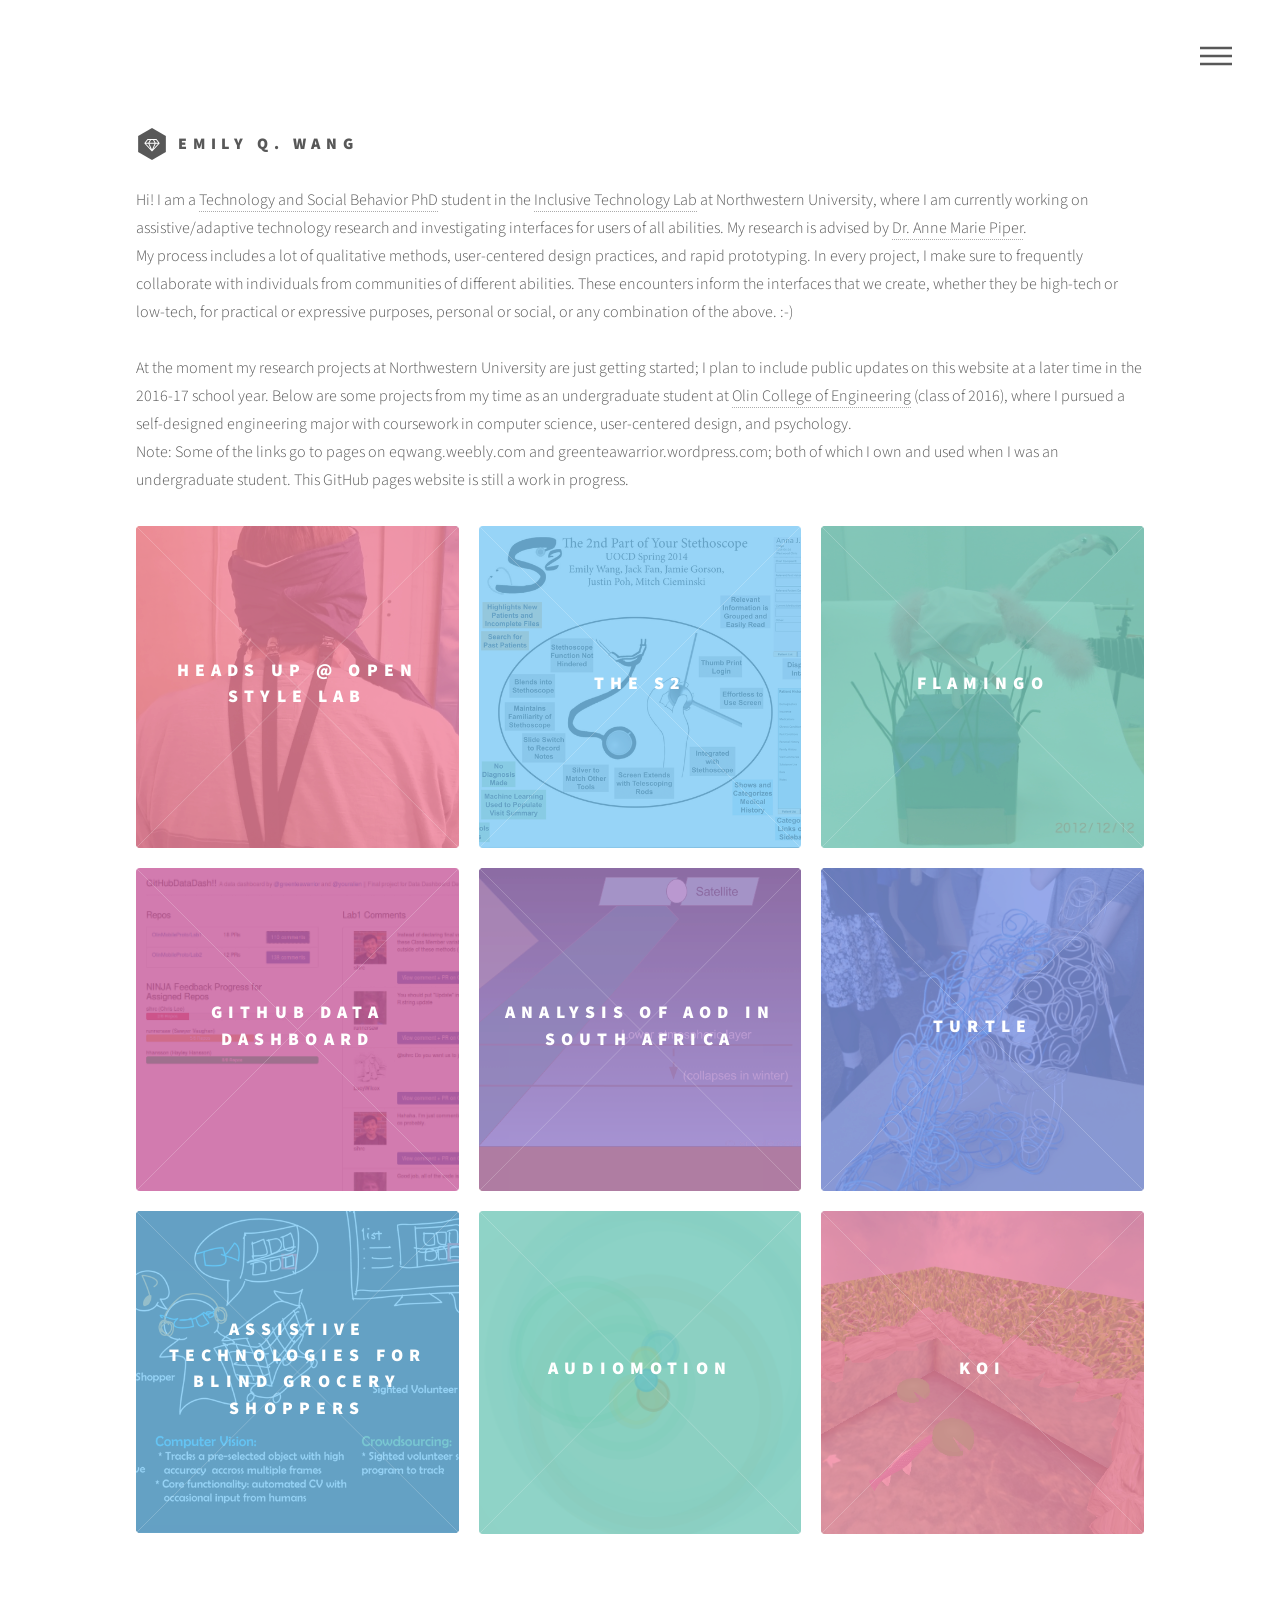
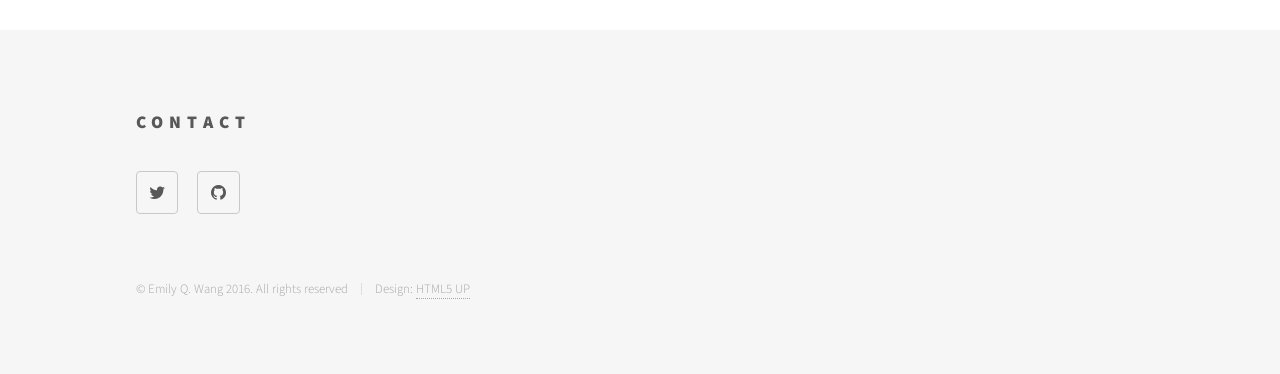
==== commit 0abad0ad: "first iteration of project thumbnail images" ====
--- a/html5up-phantom/index.html
+++ b/html5up-phantom/index.html
@@ -6,7 +6,7 @@
 -->
 <html>
     <head>
-        <title>Phantom by HTML5 UP</title>
+        <title>Emily Q. Wang</title>
         <meta charset="utf-8" />
         <meta name="viewport" content="width=device-width, initial-scale=1" />
         <!--[if lte IE 8]><script src="assets/js/ie/html5shiv.js"></script><![endif]-->
@@ -57,7 +57,7 @@
                                 <p>
                                 <!-- (This website is a work in progress; feel free to email me if you have immediate questions or comments.) -->
 
-                                Hi! I am a <a href="http://tsb.northwestern.edu/index.php">Technology and Social Behavior PhD</a> candidate in the <a href="http://inclusive.northwestern.edu/index.html">Inclusive Technology Lab</a> at Northwestern University, where I am currently working on assistive/adaptive technology research and investigating interfaces for users of all abilities. My research is advised by <a href="http://ampiper.soc.northwestern.edu/">Dr. Anne Marie Piper</a>.
+                                Hi! I am a <a href="http://tsb.northwestern.edu/index.php">Technology and Social Behavior PhD</a> student in the <a href="http://inclusive.northwestern.edu/index.html">Inclusive Technology Lab</a> at Northwestern University, where I am currently working on assistive/adaptive technology research and investigating interfaces for users of all abilities. My research is advised by <a href="http://ampiper.soc.northwestern.edu/">Dr. Anne Marie Piper</a>.
 
                                 <br>My process includes a lot of qualitative methods, user-centered design practices, and rapid prototyping. In every project, I make sure to frequently collaborate with individuals from communities of different abilities. These encounters inform the interfaces that we create, whether they be high-tech or low-tech, for practical or expressive purposes, personal or social, or any combination of the above. :-)
                                 <!-- and whatever else emerges from a context-driven engineering/design process. :-) -->
@@ -65,14 +65,15 @@
 
                                 <br>
                                 <br>At the moment my research projects at Northwestern University are just getting started; I plan to include public updates on this website at a later time in the 2016-17 school year. Below are some projects from my time as an undergraduate student at <a href="http://www.olin.edu/">Olin College of Engineering</a> (class of 2016), where I pursued a self-designed engineering major with coursework in computer science, user-centered design, and psychology.
+                                <br> Note: Some of the links go to pages on eqwang.weebly.com and greenteawarrior.wordpress.com; both of which I own and used when I was an undergraduate student. This GitHub pages website is still a work in progress.
                                 </p>
                             </header>
                             <section class="tiles">
                                 <article class="style1">
                                     <span class="image">
-                                        <img src="images/pic01.jpg" alt="" />
-                                    </span>
-                                    <a href="generic.html">
+                                        <img src="images/thumbnails/HeadsUp_Kate_Back.jpg" alt="" />
+                                    </span>
+                                    <a href="http://www.openstylelab.com/blog-osl2016/team-kate/" target="_blank">
                                         <h2>Heads Up @ open style lab</h2>
                                         <div class="content">
                                             <p>(Summer 2014 Open Style Lab Engineering Fellow) I collaborated with a fashion designer and occupational therapist to create assistive wearables for a client with EDS (Ehlers Danlos Syndrome). Click to see our story and prototypes on the project blog!</p>
@@ -81,53 +82,53 @@
                                 </article>
                                 <article class="style2">
                                     <span class="image">
-                                        <img src="images/pic02.jpg" alt="" />
-                                    </span>
-                                    <a href="generic.html">
+                                        <img src="images/thumbnails/S2_Poster.png" alt="" />
+                                    </span>
+                                    <a href="http://eqwang.weebly.com/the-s2.html" target="_blank">
                                         <h2>The S2</h2>
                                         <div class="content">
-                                            <p>(Spring 2014 User-Oriented Collaborative Design Semester Project) We designed a product that would have a high positive impact on the lives of volunteer physicians. We did a bunch of fieldwork (observations, interviews, codesign artifacts) and design thinking techniques. Click to see our process and final deliverables.</p>
+                                            <p>(Spring 2014 User-Oriented Collaborative Design Semester Project) We designed a product that would have a high positive impact on the lives of volunteer physicians. We did a bunch of fieldwork (observations, interviews, codesign artifacts) and design thinking techniques. Click to see our process and final deliverables!</p>
                                         </div>
                                     </a>
                                 </article>
                                 <article class="style3">
                                     <span class="image">
-                                        <img src="images/pic03.jpg" alt="" />
-                                    </span>
-                                    <a href="generic.html">
+                                        <img src="images/thumbnails/Flamingo.jpg" alt="" />
+                                    </span>
+                                    <a href="http://eqwang.weebly.com/flamingo.html" target="_blank">
                                         <h2>Flamingo</h2>
                                         <div class="content">
-                                            <p>(Fall 2012 Design Nature Final Project) In approximately eight weeks, we created a bioinspired gameplay experience and fully functional prototypes of a flamingo based on the nonverbal communication behaviors of flamingos in the wild. The target audience was fourth graders from the local elementary school. </p>
+                                            <p>(Fall 2012 Design Nature Final Project) In approximately eight weeks, we created a bioinspired gameplay experience and fully functional prototypes of a flamingo based on the nonverbal communication behaviors of flamingos in the wild. The target audience was fourth graders from the local elementary school. Click to see our process and final deliverables!</p>
                                         </div>
                                     </a>
                                 </article>
                                 <article class="style4">
                                     <span class="image">
-                                        <img src="images/pic04.jpg" alt="" />
-                                    </span>
-                                    <a href="generic.html">
+                                        <img src="images/thumbnails/GitHubDataDashboard.png" alt="" />
+                                    </span>
+                                    <a href="https://github.com/greenteawarrior/GitHubDataDash" target="_blank">
                                         <h2>GitHub Data Dashboard</h2>
                                         <div class="content">
-                                            <p>(Fall 2015 Data Dashboard Design Seminar Project) We prototyped a dashboard to help Olin's computing professors understand feedback on student's software projects. We visualized GitHub data from current Olin courses and aimed to make this dashboard a tool for future teaching teams!</p>
+                                            <p>(Fall 2015 Data Dashboard Design Seminar Project) We prototyped a dashboard to help Olin's computing professors understand feedback on student's software projects. We visualized GitHub data from current Olin courses and aimed to make this dashboard a tool for future teaching teams! Click to see the GitHub repository!</p>
                                         </div>
                                     </a>
                                 </article>
                                 <article class="style5">
                                     <span class="image">
-                                        <img src="images/pic05.jpg" alt="" />
-                                    </span>
-                                    <a href="generic.html">
+                                        <img src="images/thumbnails/AOD_satellite_photometer_diagram_satellite_crop.png" alt="" />
+                                    </span>
+                                    <a href="https://greenteawarrior.github.io/aod-analysis/" target="_blank">
                                         <h2>Analysis of AOD in South Africa</h2>
                                         <div class="content">
-                                            <p>(Spring 2016 Data Science Final Project) We collaborated with Olin faculty member Scott Hersey to investigate seasonal discrepancies between satellite-based and ground-based aerosol optical depth (AOD) measurements in South Africa. The ramifications of this discrepancy could lead to misinformed scientific inquiry to the environmental state and societal health of South Africa.</p>
+                                            <p>(Spring 2016 Data Science Final Project) We collaborated with Olin faculty member Scott Hersey to investigate seasonal discrepancies between satellite-based and ground-based aerosol optical depth (AOD) measurements in South Africa. The ramifications of this discrepancy could lead to misinformed scientific inquiry to the environmental state and societal health of South Africa. Click to see project stories.</p>
                                         </div>
                                     </a>
                                 </article>
                                 <article class="style6">
                                     <span class="image">
-                                        <img src="images/pic06.jpg" alt="" />
-                                    </span>
-                                    <a href="generic.html">
+                                        <img src="images/thumbnails/Turtle_EXPO.jpg" alt="" />
+                                    </span>
+                                    <a href="#"> <!-- image gallery (that will include process snapshots) coming soon! -->
                                         <h2>Turtle</h2>
                                         <div class="content">
                                             <p>(Spring 2016 Industrial Media Super Taster Seminar Final Project) This is a sculpture that I spot welded and finished with several shades of spray paint. The turtle is currently on display in a faculty office at Olin College.</p>
@@ -136,9 +137,9 @@
                                 </article>
                                 <article class="style2">
                                     <span class="image">
-                                        <img src="images/pic07.jpg" alt="" />
-                                    </span>
-                                    <a href="generic.html">
+                                        <img src="images/thumbnails/EyeHelper_MVPSlide.png" alt="" />
+                                    </span>
+                                    <a href="http://eqwang.weebly.com/project-eye-helper-2014.html" target="_blank">
                                         <h2>Assistive Technologies for Blind Grocery Shoppers</h2>
                                         <div class="content">
                                             <p>(Summer 2014 Research Student at Olin College) I spent this summer in Dr. Paul Ruvolo's research group interviewing many individuals in the blind and visually impaired community in the Greater Boston Area and prototyping computer vision interfaces.</p>
@@ -147,23 +148,23 @@
                                 </article>
                                 <article class="style3">
                                     <span class="image">
-                                        <img src="images/pic08.jpg" alt="" />
-                                    </span>
-                                    <a href="generic.html">
+                                        <img src="images/thumbnails/audiomotion_TitleSlide.png" alt="" />
+                                    </span>
+                                    <a href="https://github.com/Slater-Victoroff/BerkleeMusicHack/blob/master/audiomotion.pdf" target="_blank">
                                         <h2>AudioMotion</h2>
                                         <div class="content">
-                                            <p>(Spring 2014 Berklee Music Therapy Hack) We made a computer-vision-based interface for users of all motion abilities to compose music through their movements. See the GitHub repository here!</p>
+                                            <p>(Spring 2014 Berklee Music Therapy Hack) We made a computer-vision-based interface for users of all motion abilities to compose music through their movements. Click to see the end-of-hackathon presentation!</p>
                                         </div>
                                     </a>
                                 </article>
                                 <article class="style1">
                                     <span class="image">
-                                        <img src="images/pic09.jpg" alt="" />
-                                    </span>
-                                    <a href="generic.html">
+                                        <img src="images/thumbnails/koi_fullsize.png" alt="" />
+                                    </span>
+                                    <a href="http://greenteawarrior.github.io/koi/" target="_blank">
                                         <h2>Koi</h2>
                                         <div class="content">
-                                            <p>(Fall 2015 Computer Graphics Final Project) I created a koi pond using the three.js wrapper for WebGL. See the demo and details here!</p>
+                                            <p>(Fall 2015 Computer Graphics Final Project) I created a koi pond using the three.js wrapper for WebGL. Click to see the demo and details!</p>
                                         </div>
                                     </a>
                                 </article>
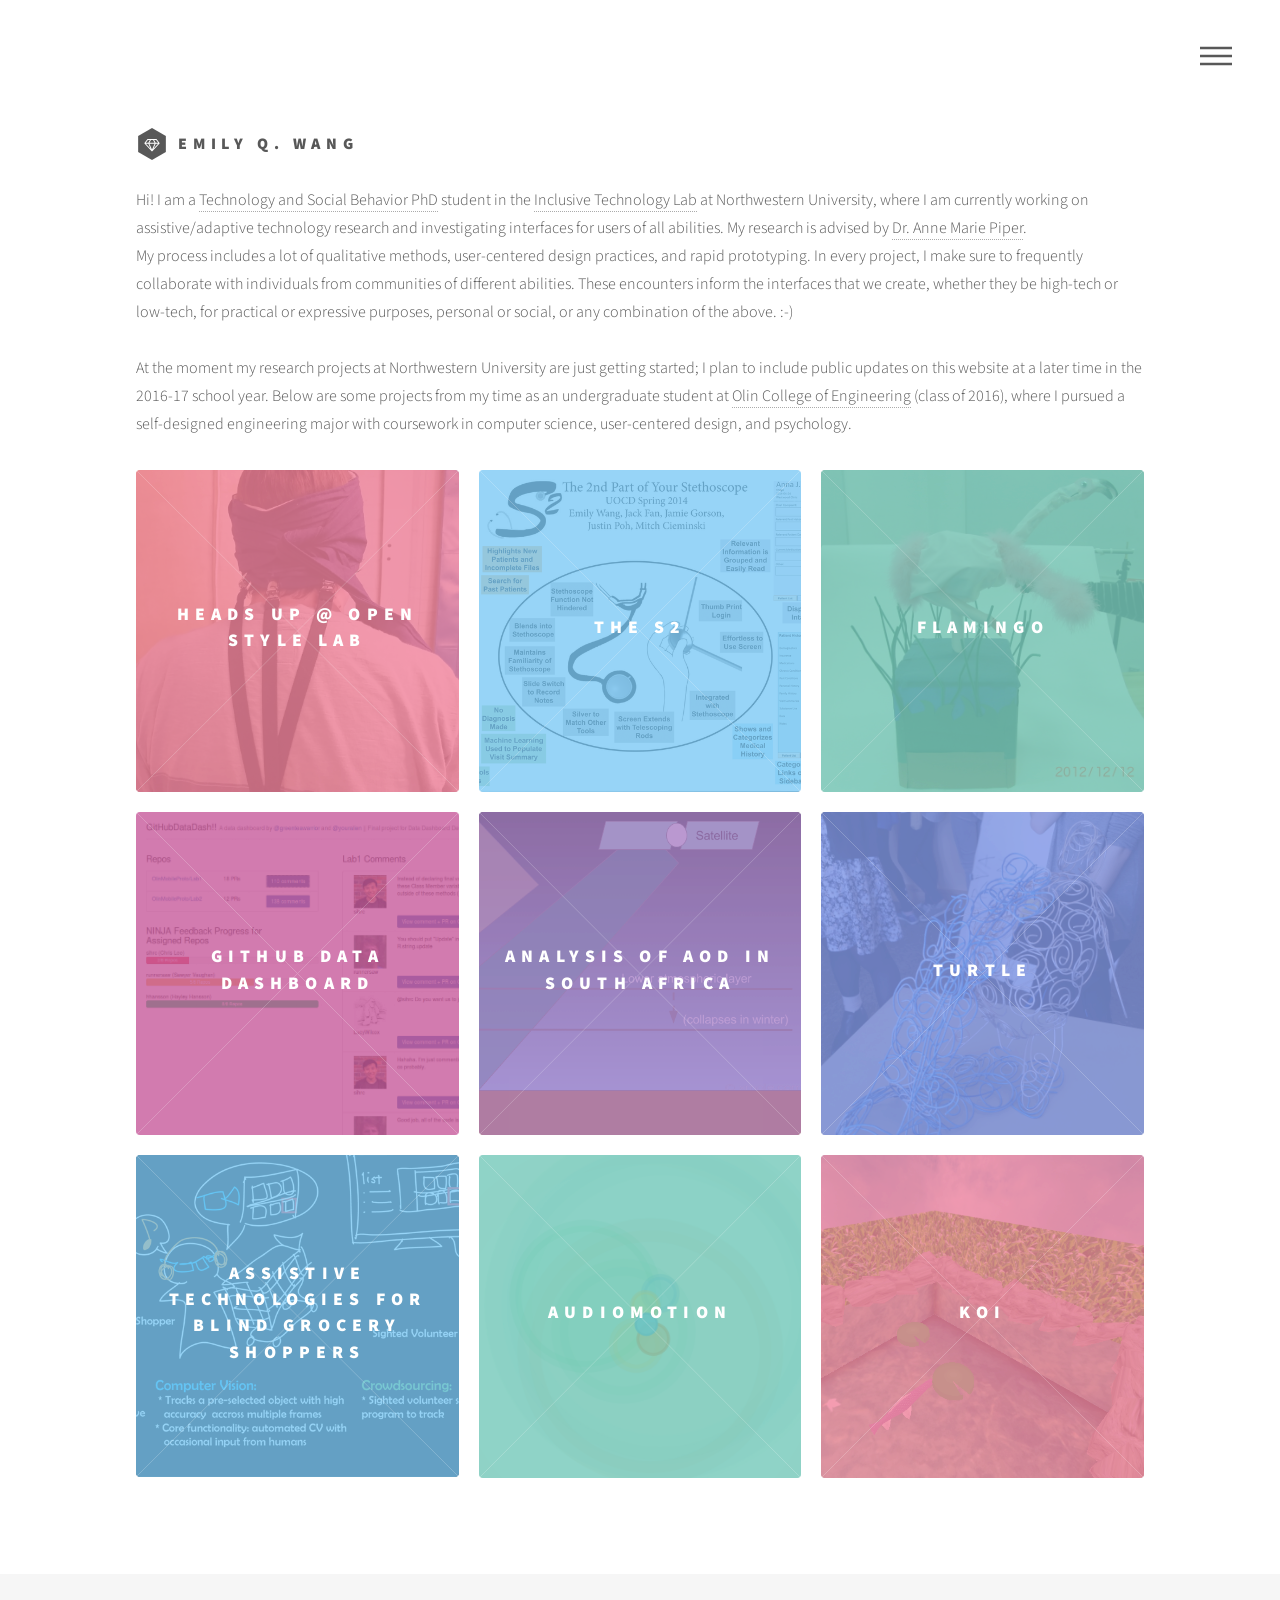
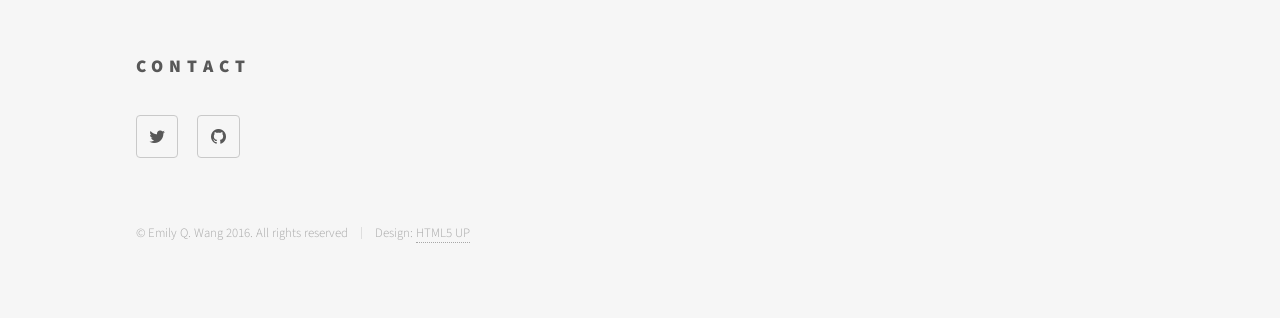
==== commit d7a7ff78: "removed project hyperlinks" ====
--- a/html5up-phantom/index.html
+++ b/html5up-phantom/index.html
@@ -65,7 +65,6 @@
 
                                 <br>
                                 <br>At the moment my research projects at Northwestern University are just getting started; I plan to include public updates on this website at a later time in the 2016-17 school year. Below are some projects from my time as an undergraduate student at <a href="http://www.olin.edu/">Olin College of Engineering</a> (class of 2016), where I pursued a self-designed engineering major with coursework in computer science, user-centered design, and psychology.
-                                <br> Note: Some of the links go to pages on eqwang.weebly.com and greenteawarrior.wordpress.com; both of which I own and used when I was an undergraduate student. This GitHub pages website is still a work in progress.
                                 </p>
                             </header>
                             <section class="tiles">
@@ -73,10 +72,10 @@
                                     <span class="image">
                                         <img src="images/thumbnails/HeadsUp_Kate_Back.jpg" alt="" />
                                     </span>
-                                    <a href="http://www.openstylelab.com/blog-osl2016/team-kate/" target="_blank">
+                                    <a href="" target="_blank">
                                         <h2>Heads Up @ open style lab</h2>
                                         <div class="content">
-                                            <p>(Summer 2014 Open Style Lab Engineering Fellow) I collaborated with a fashion designer and occupational therapist to create assistive wearables for a client with EDS (Ehlers Danlos Syndrome). Click to see our story and prototypes on the project blog!</p>
+                                            <p>(Summer 2014 Open Style Lab Engineering Fellow) I collaborated with a fashion designer and occupational therapist to create assistive wearables for a client with EDS (Ehlers Danlos Syndrome).</p>
                                         </div>
                                     </a>
                                 </article>
@@ -84,10 +83,10 @@
                                     <span class="image">
                                         <img src="images/thumbnails/S2_Poster.png" alt="" />
                                     </span>
-                                    <a href="http://eqwang.weebly.com/the-s2.html" target="_blank">
+                                    <a href="" target="_blank">
                                         <h2>The S2</h2>
                                         <div class="content">
-                                            <p>(Spring 2014 User-Oriented Collaborative Design Semester Project) We designed a product that would have a high positive impact on the lives of volunteer physicians. We did a bunch of fieldwork (observations, interviews, codesign artifacts) and design thinking techniques. Click to see our process and final deliverables!</p>
+                                            <p>(Spring 2014 User-Oriented Collaborative Design Semester Project) We designed a product that would have a high positive impact on the lives of volunteer physicians. This process involved nontrivial fieldwork (observations, interviews, codesign session  artifacts) and design thinking techniques.</p>
                                         </div>
                                     </a>
                                 </article>
@@ -95,10 +94,10 @@
                                     <span class="image">
                                         <img src="images/thumbnails/Flamingo.jpg" alt="" />
                                     </span>
-                                    <a href="http://eqwang.weebly.com/flamingo.html" target="_blank">
+                                    <a href="" target="_blank">
                                         <h2>Flamingo</h2>
                                         <div class="content">
-                                            <p>(Fall 2012 Design Nature Final Project) In approximately eight weeks, we created a bioinspired gameplay experience and fully functional prototypes of a flamingo based on the nonverbal communication behaviors of flamingos in the wild. The target audience was fourth graders from the local elementary school. Click to see our process and final deliverables!</p>
+                                            <p>(Fall 2012 Design Nature Final Project) In approximately eight weeks, we created a bioinspired gameplay experience and fully functional prototypes of a flamingo based on the nonverbal communication behaviors of flamingos in the wild. The target audience was fourth graders from the local elementary school.</p>
                                         </div>
                                     </a>
                                 </article>
@@ -106,10 +105,10 @@
                                     <span class="image">
                                         <img src="images/thumbnails/GitHubDataDashboard.png" alt="" />
                                     </span>
-                                    <a href="https://github.com/greenteawarrior/GitHubDataDash" target="_blank">
+                                    <a href="" target="_blank">
                                         <h2>GitHub Data Dashboard</h2>
                                         <div class="content">
-                                            <p>(Fall 2015 Data Dashboard Design Seminar Project) We prototyped a dashboard to help Olin's computing professors understand feedback on student's software projects. We visualized GitHub data from current Olin courses and aimed to make this dashboard a tool for future teaching teams! Click to see the GitHub repository!</p>
+                                            <p>(Fall 2015 Data Dashboard Design Seminar Project) We prototyped a dashboard to help Olin's computing professors understand feedback on student's software projects. We visualized GitHub data from current Olin courses and aimed to make this dashboard a tool for future teaching teams!</p>
                                         </div>
                                     </a>
                                 </article>
@@ -117,10 +116,10 @@
                                     <span class="image">
                                         <img src="images/thumbnails/AOD_satellite_photometer_diagram_satellite_crop.png" alt="" />
                                     </span>
-                                    <a href="https://greenteawarrior.github.io/aod-analysis/" target="_blank">
+                                    <a href="" target="_blank">
                                         <h2>Analysis of AOD in South Africa</h2>
                                         <div class="content">
-                                            <p>(Spring 2016 Data Science Final Project) We collaborated with Olin faculty member Scott Hersey to investigate seasonal discrepancies between satellite-based and ground-based aerosol optical depth (AOD) measurements in South Africa. The ramifications of this discrepancy could lead to misinformed scientific inquiry to the environmental state and societal health of South Africa. Click to see project stories.</p>
+                                            <p>(Spring 2016 Data Science Final Project) We collaborated with Olin faculty member Scott Hersey to investigate seasonal discrepancies between satellite-based and ground-based aerosol optical depth (AOD) measurements in South Africa with a series of data visualizations and analysis. The ramifications of this discrepancy could lead to misinformed scientific inquiry to the environmental state and societal health of South Africa.</p>
                                         </div>
                                     </a>
                                 </article>
@@ -128,7 +127,7 @@
                                     <span class="image">
                                         <img src="images/thumbnails/Turtle_EXPO.jpg" alt="" />
                                     </span>
-                                    <a href="#"> <!-- image gallery (that will include process snapshots) coming soon! -->
+                                    <a href="#">
                                         <h2>Turtle</h2>
                                         <div class="content">
                                             <p>(Spring 2016 Industrial Media Super Taster Seminar Final Project) This is a sculpture that I spot welded and finished with several shades of spray paint. The turtle is currently on display in a faculty office at Olin College.</p>
@@ -139,7 +138,7 @@
                                     <span class="image">
                                         <img src="images/thumbnails/EyeHelper_MVPSlide.png" alt="" />
                                     </span>
-                                    <a href="http://eqwang.weebly.com/project-eye-helper-2014.html" target="_blank">
+                                    <a href="" target="_blank">
                                         <h2>Assistive Technologies for Blind Grocery Shoppers</h2>
                                         <div class="content">
                                             <p>(Summer 2014 Research Student at Olin College) I spent this summer in Dr. Paul Ruvolo's research group interviewing many individuals in the blind and visually impaired community in the Greater Boston Area and prototyping computer vision interfaces.</p>
@@ -150,10 +149,10 @@
                                     <span class="image">
                                         <img src="images/thumbnails/audiomotion_TitleSlide.png" alt="" />
                                     </span>
-                                    <a href="https://github.com/Slater-Victoroff/BerkleeMusicHack/blob/master/audiomotion.pdf" target="_blank">
+                                    <a href="" target="_blank">
                                         <h2>AudioMotion</h2>
                                         <div class="content">
-                                            <p>(Spring 2014 Berklee Music Therapy Hack) We made a computer-vision-based interface for users of all motion abilities to compose music through their movements. Click to see the end-of-hackathon presentation!</p>
+                                            <p>(Spring 2014 Berklee Music Therapy Hack) We made a computer-vision-based interface for users of all motion abilities to compose music through their movements.</p>
                                         </div>
                                     </a>
                                 </article>
@@ -161,10 +160,10 @@
                                     <span class="image">
                                         <img src="images/thumbnails/koi_fullsize.png" alt="" />
                                     </span>
-                                    <a href="http://greenteawarrior.github.io/koi/" target="_blank">
+                                    <a href= target="_blank">
                                         <h2>Koi</h2>
                                         <div class="content">
-                                            <p>(Fall 2015 Computer Graphics Final Project) I created a koi pond using the three.js wrapper for WebGL. Click to see the demo and details!</p>
+                                            <p>(Fall 2015 Computer Graphics Final Project) I created a koi pond using the three.js wrapper for WebGL. I presented this projet at the Lovelace Colloqium 2015 at the University of Edinburgh and won the People's Choice Award.</p>
                                         </div>
                                     </a>
                                 </article>
@@ -258,4 +257,4 @@
             <script src="assets/js/main.js"></script>
 
     </body>
-</html>+</html>
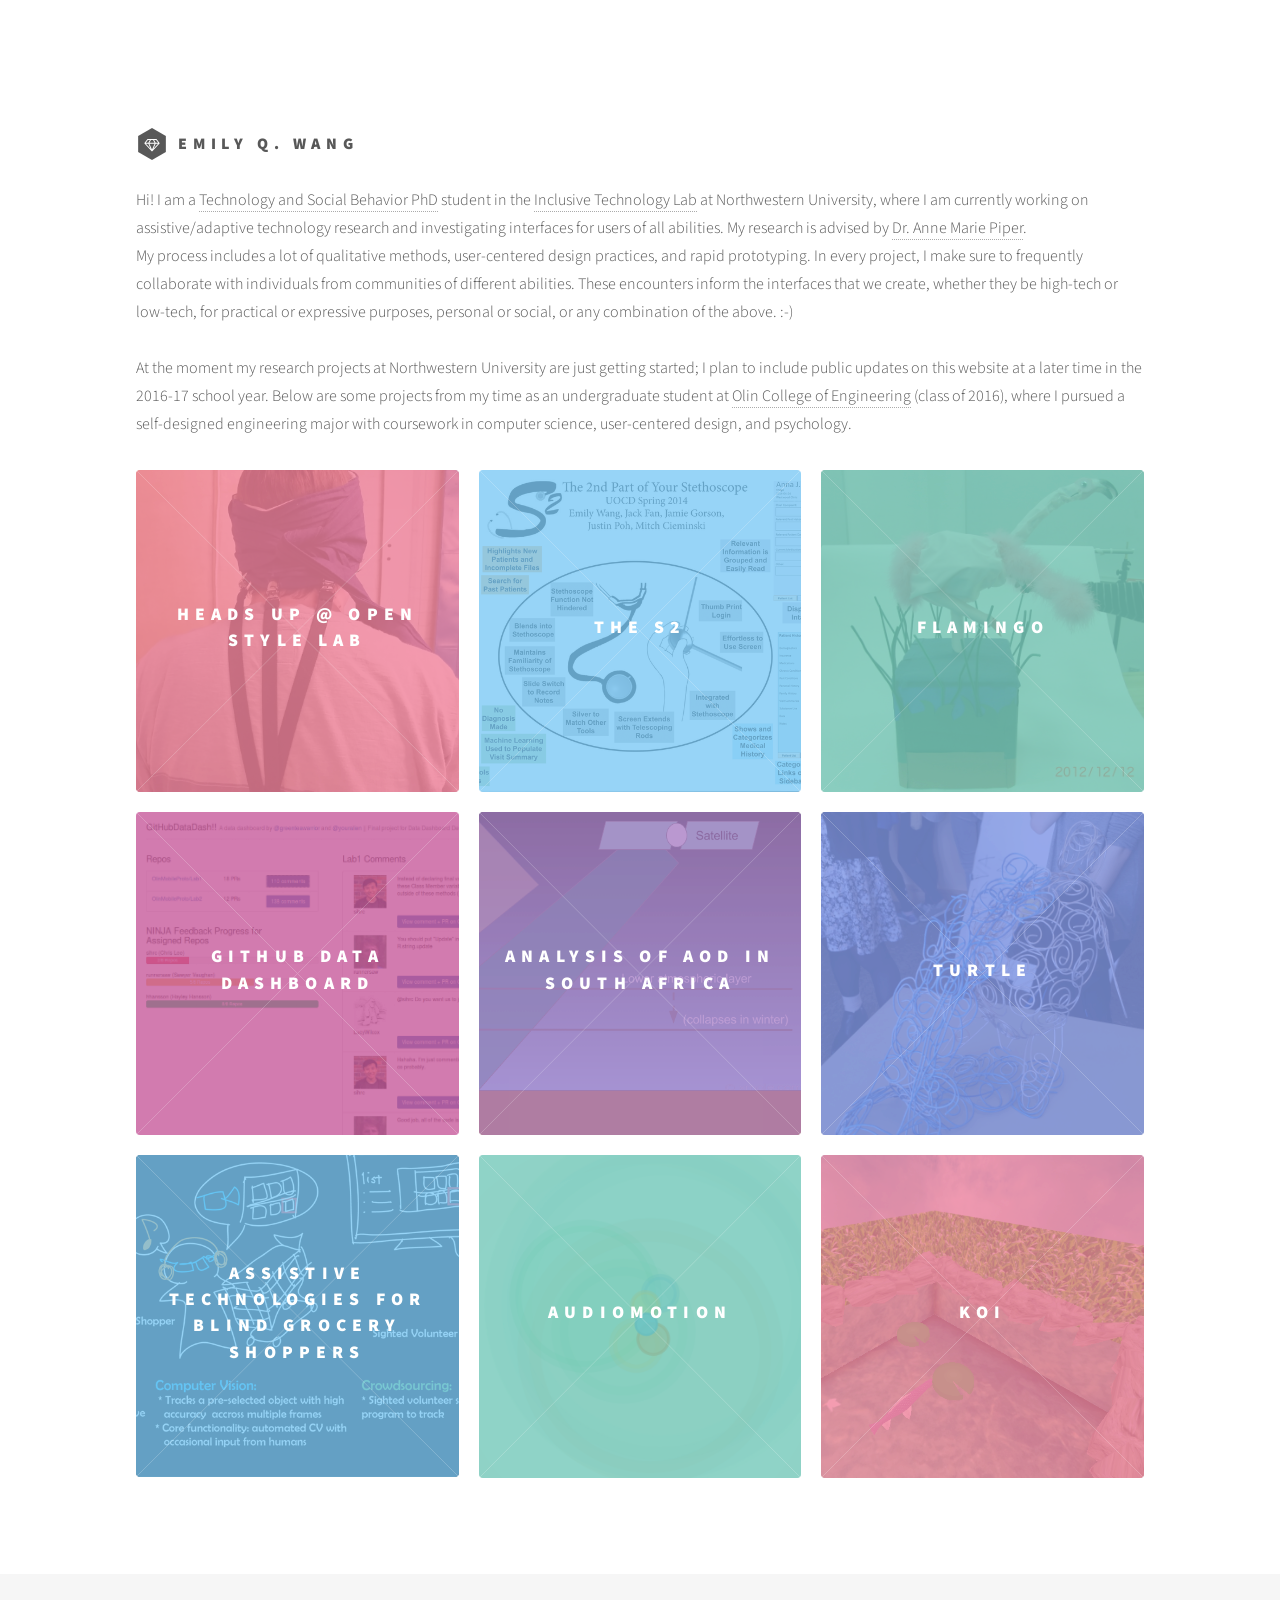
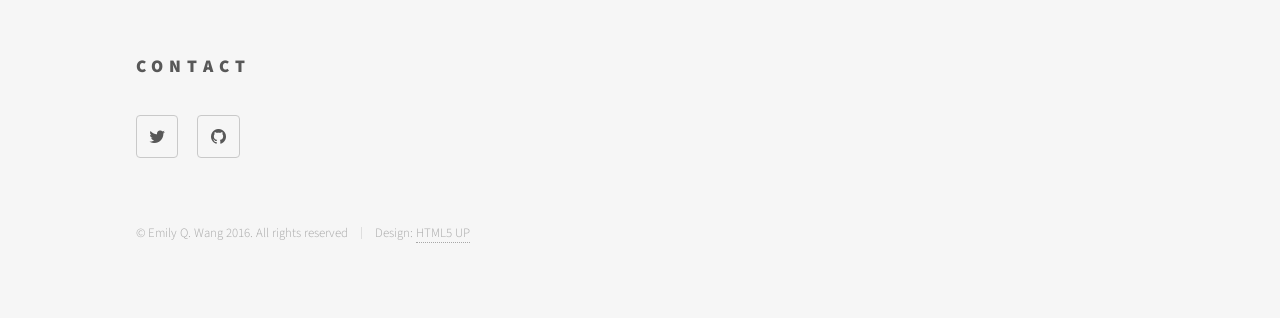
==== commit 016a975c: "commented out sidebar (nav and menu)" ====
--- a/html5up-phantom/index.html
+++ b/html5up-phantom/index.html
@@ -28,26 +28,29 @@
                                 </a>
 
                             <!-- Nav -->
+                                <!--
                                 <nav>
                                     <ul>
                                         <li><a href="#menu">Menu</a></li>
                                     </ul>
                                 </nav>
-
+                                -->
                         </div>
                     </header>
 
                 <!-- Menu -->
+                    <!--
                     <nav id="menu">
                         <h2>Menu</h2>
                         <ul>
                             <li><a href="index.html">Home</a></li>
-                            <!-- <li><a href="generic.html">Ipsum veroeros</a></li> -->
-                            <!-- <li><a href="generic.html">Tempus etiam</a></li> -->
-                            <!-- <li><a href="generic.html">Consequat dolor</a></li> -->
-                            <!-- <li><a href="elements.html">Elements</a></li> -->
+                            <li><a href="generic.html">Ipsum veroeros</a></li>
+                            <li><a href="generic.html">Tempus etiam</a></li>
+                            <li><a href="generic.html">Consequat dolor</a></li>
+                            <li><a href="elements.html">Elements</a></li>
                         </ul>
                     </nav>
+                    -->
 
                 <!-- Main -->
                     <div id="main">
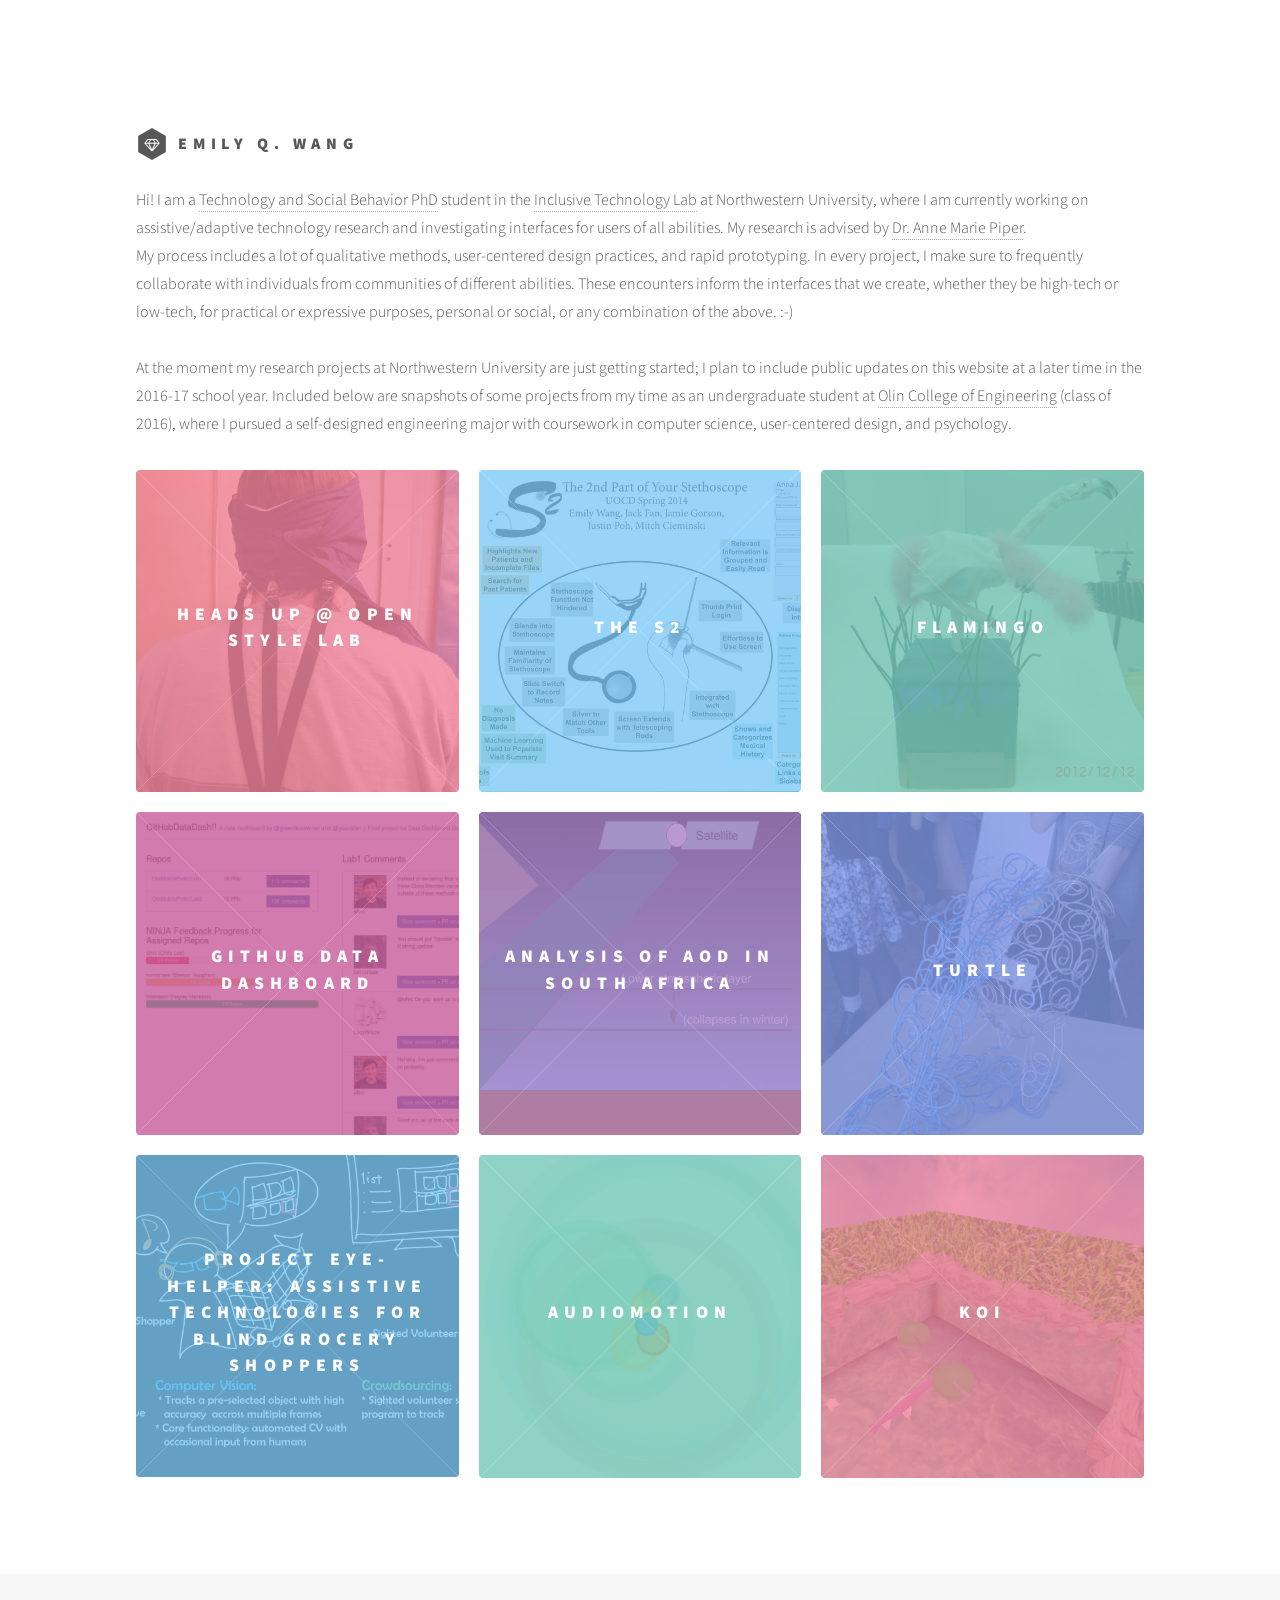
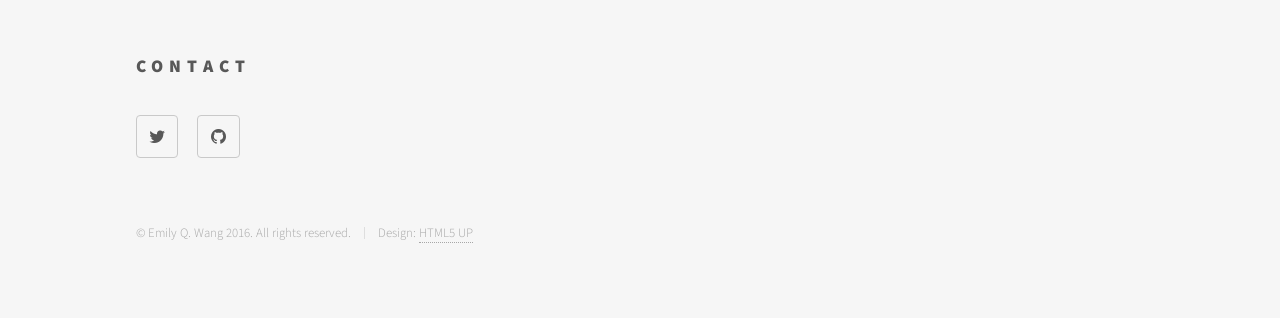
==== commit b7f3c5bd: "updating some sentences on index.html" ====
--- a/html5up-phantom/index.html
+++ b/html5up-phantom/index.html
@@ -9,7 +9,7 @@
         <title>Emily Q. Wang</title>
         <meta charset="utf-8" />
         <meta name="viewport" content="width=device-width, initial-scale=1" />
-        <!--[if lte IE 8]><script src="assets/js/ie/html5shiv.js"></script><![endif]-->
+        <!--[if lte IE 8]><script src="asposets/js/ie/html5shiv.js"></script><![endif]-->
         <link rel="stylesheet" href="assets/css/main.css" />
         <!--[if lte IE 9]><link rel="stylesheet" href="assets/css/ie9.css" /><![endif]-->
         <!--[if lte IE 8]><link rel="stylesheet" href="assets/css/ie8.css" /><![endif]-->
@@ -67,7 +67,7 @@
                                 <!-- Some groups that I have worked with in Chicagoland include... -->
 
                                 <br>
-                                <br>At the moment my research projects at Northwestern University are just getting started; I plan to include public updates on this website at a later time in the 2016-17 school year. Below are some projects from my time as an undergraduate student at <a href="http://www.olin.edu/">Olin College of Engineering</a> (class of 2016), where I pursued a self-designed engineering major with coursework in computer science, user-centered design, and psychology.
+                                <br>At the moment my research projects at Northwestern University are just getting started; I plan to include public updates on this website at a later time in the 2016-17 school year. Included below are snapshots of some projects from my time as an undergraduate student at <a href="http://www.olin.edu/">Olin College of Engineering</a> (class of 2016), where I pursued a self-designed engineering major with coursework in computer science, user-centered design, and psychology.
                                 </p>
                             </header>
                             <section class="tiles">
@@ -142,9 +142,9 @@
                                         <img src="images/thumbnails/EyeHelper_MVPSlide.png" alt="" />
                                     </span>
                                     <a href="" target="_blank">
-                                        <h2>Assistive Technologies for Blind Grocery Shoppers</h2>
-                                        <div class="content">
-                                            <p>(Summer 2014 Research Student at Olin College) I spent this summer in Dr. Paul Ruvolo's research group interviewing many individuals in the blind and visually impaired community in the Greater Boston Area and prototyping computer vision interfaces.</p>
+                                        <h2>Project Eye-Helper: Assistive Technologies for Blind Grocery Shoppers</h2>
+                                        <div class="content">
+                                            <p>(Summer 2014 Research Student and Clare Boothe Luce Scholar at Olin College) I spent this summer in Dr. Paul Ruvolo's research group interviewing many individuals in the blind and visually impaired community in the Greater Boston Area and prototyping computer vision interfaces. I presented this project at the 2015 Grace Hopper Celebration poster session.</p>
                                         </div>
                                     </a>
                                 </article>
@@ -166,7 +166,7 @@
                                     <a href= target="_blank">
                                         <h2>Koi</h2>
                                         <div class="content">
-                                            <p>(Fall 2015 Computer Graphics Final Project) I created a koi pond using the three.js wrapper for WebGL. I presented this projet at the Lovelace Colloqium 2015 at the University of Edinburgh and won the People's Choice Award.</p>
+                                            <p>(Fall 2015 Computer Graphics Final Project) I created a koi pond using the three.js wrapper for WebGL. I presented this projet at the Lovelace Colloqium 2015 at the University of Edinburgh and won the People's Choice Poster Award.</p>
                                         </div>
                                     </a>
                                 </article>
@@ -245,7 +245,7 @@
                                 </ul>
                             </section>
                             <ul class="copyright">
-                                <li>&copy; Emily Q. Wang 2016. All rights reserved</li><li>Design: <a href="http://html5up.net">HTML5 UP</a></li>
+                                <li>&copy; Emily Q. Wang 2016. All rights reserved.</li><li>Design: <a href="http://html5up.net">HTML5 UP</a></li>
                             </ul>
                         </div>
                     </footer>
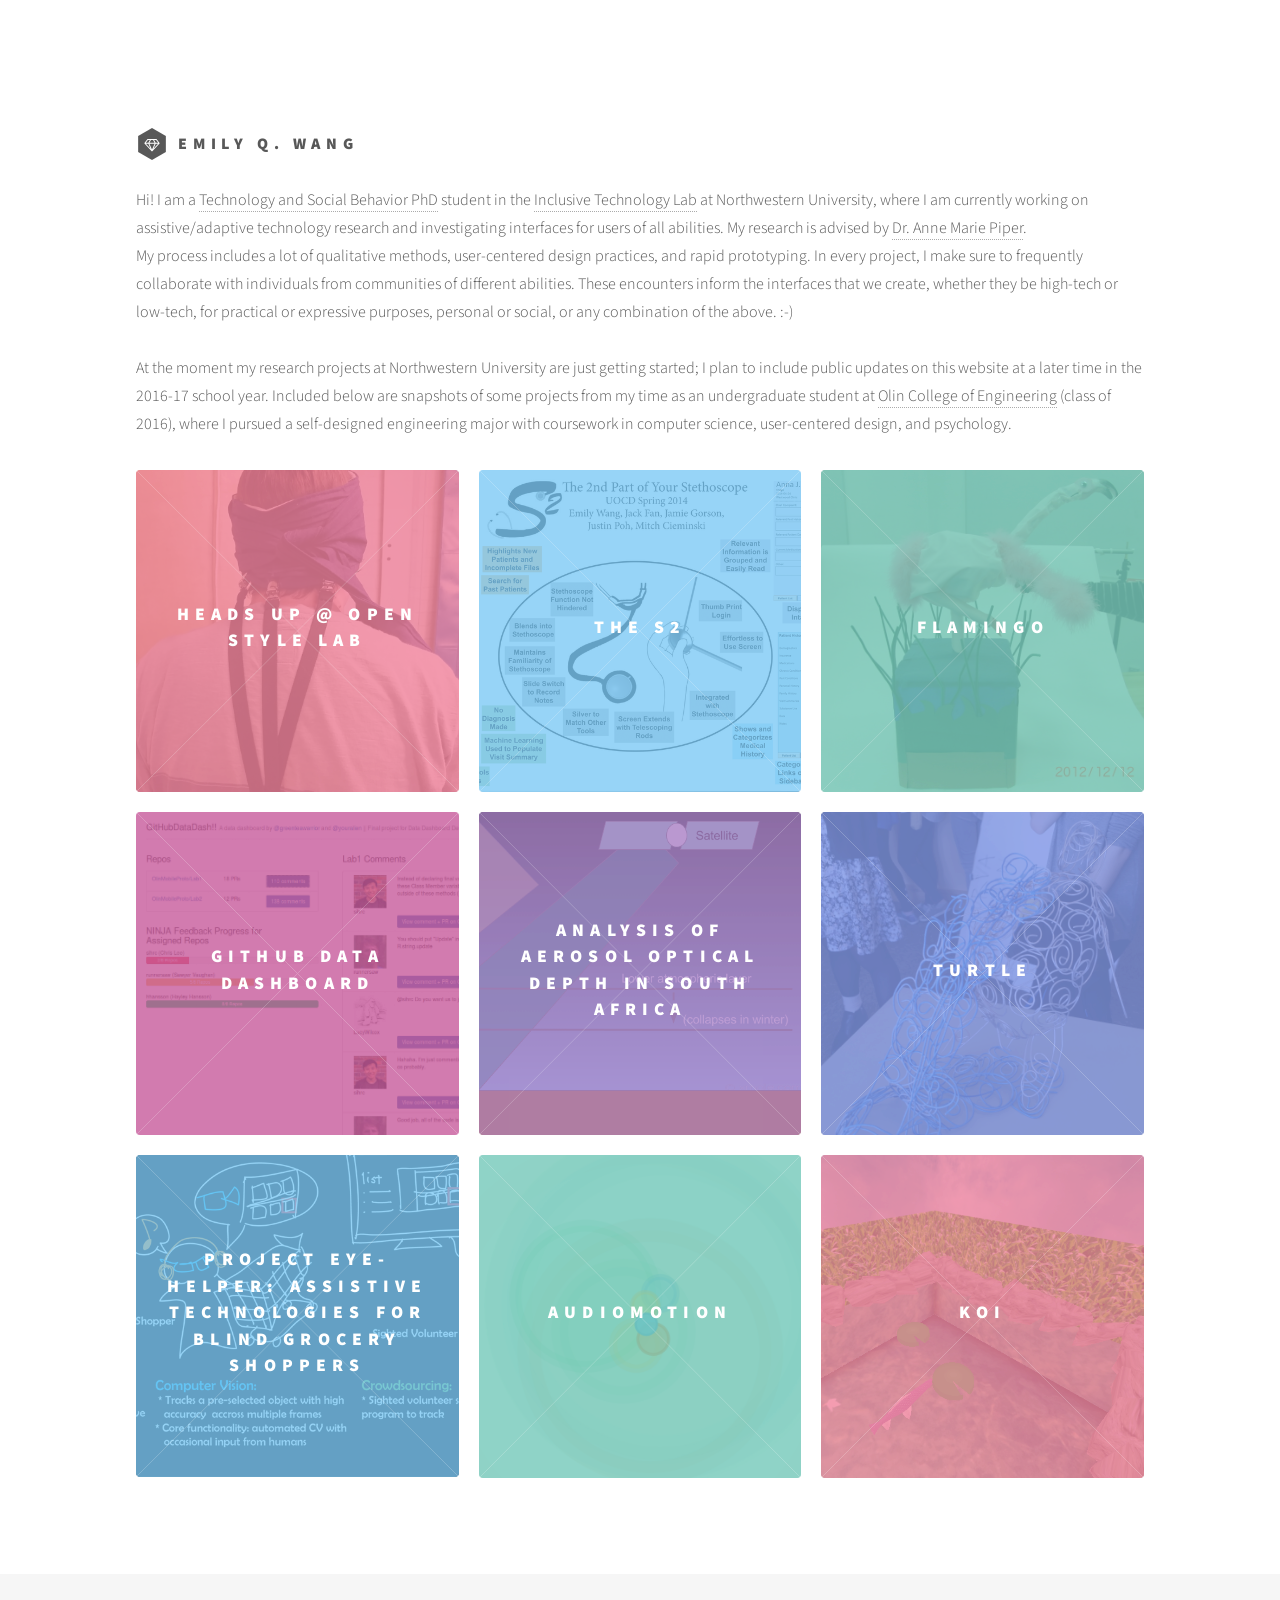
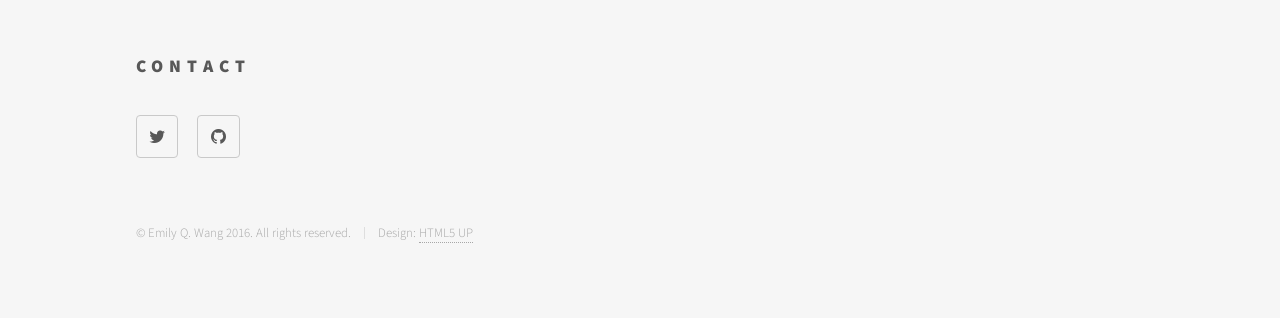
==== commit fc9f64a7: "updating AOD project title and description (to elaborate: write out the phrase instead of using an a" ====
--- a/html5up-phantom/index.html
+++ b/html5up-phantom/index.html
@@ -120,9 +120,9 @@
                                         <img src="images/thumbnails/AOD_satellite_photometer_diagram_satellite_crop.png" alt="" />
                                     </span>
                                     <a href="" target="_blank">
-                                        <h2>Analysis of AOD in South Africa</h2>
-                                        <div class="content">
-                                            <p>(Spring 2016 Data Science Final Project) We collaborated with Olin faculty member Scott Hersey to investigate seasonal discrepancies between satellite-based and ground-based aerosol optical depth (AOD) measurements in South Africa with a series of data visualizations and analysis. The ramifications of this discrepancy could lead to misinformed scientific inquiry to the environmental state and societal health of South Africa.</p>
+                                        <h2>Analysis of Aerosol Optical Depth in South Africa</h2>
+                                        <div class="content">
+                                            <p>(Spring 2016 Data Science Final Project) We collaborated with Dr. Scott Hersey to investigate seasonal discrepancies between satellite-based and ground-based aerosol optical depth (AOD) measurements in South Africa with a series of data visualizations and analysis. The ramifications of this discrepancy could lead to misinformed scientific inquiry to the environmental state and societal health of South Africa.</p>
                                         </div>
                                     </a>
                                 </article>
